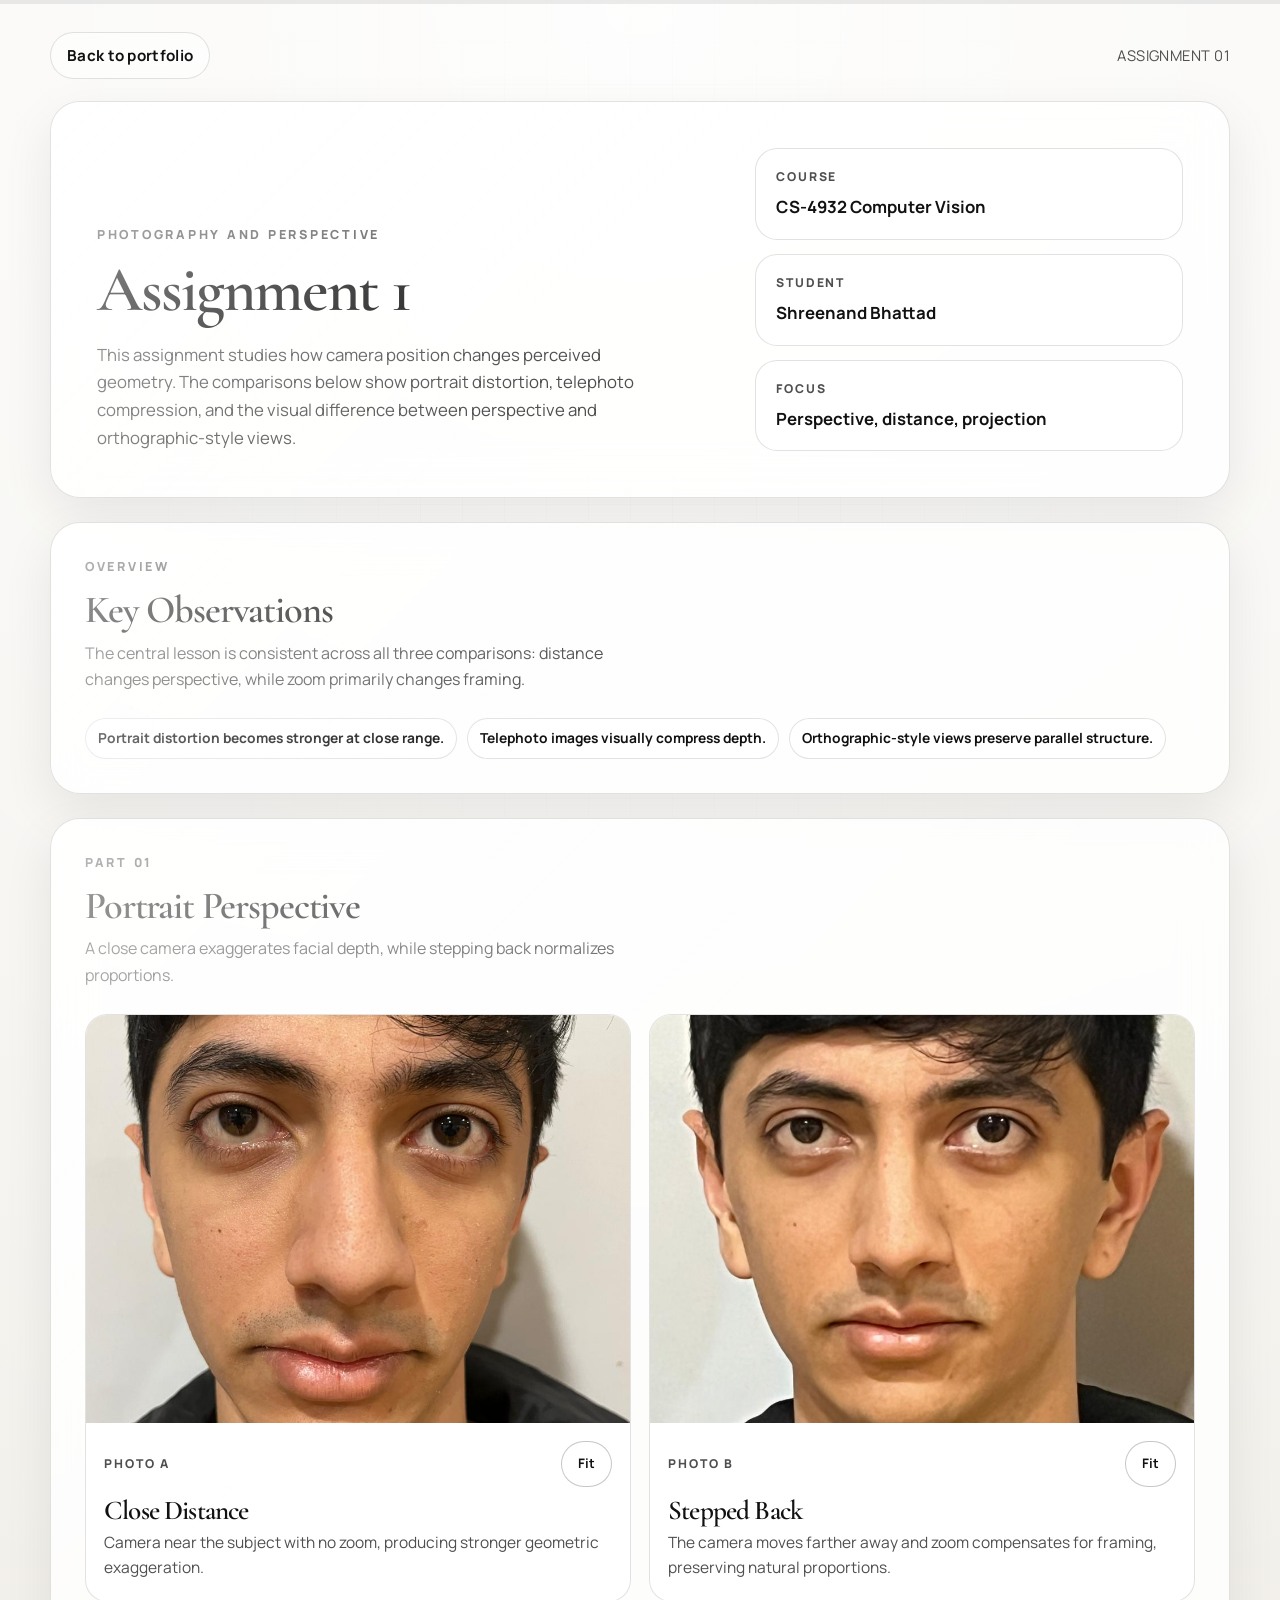
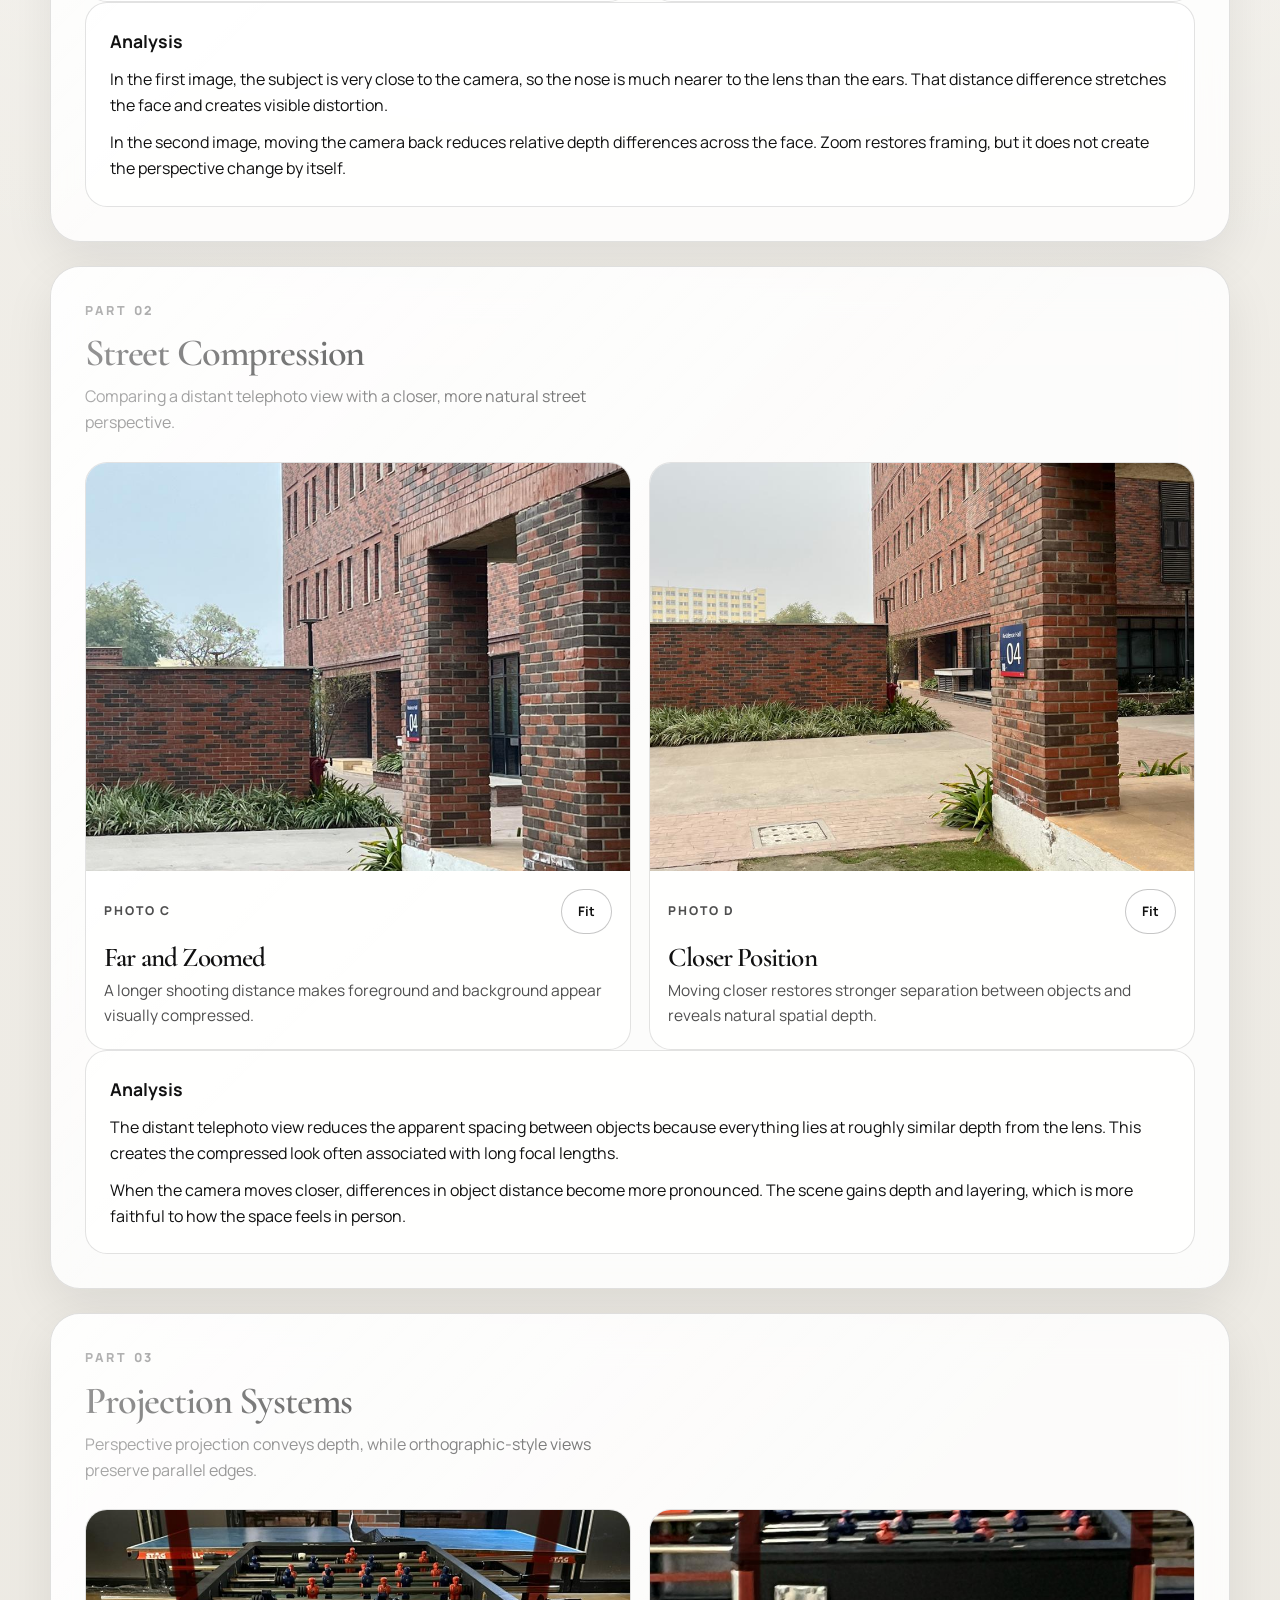
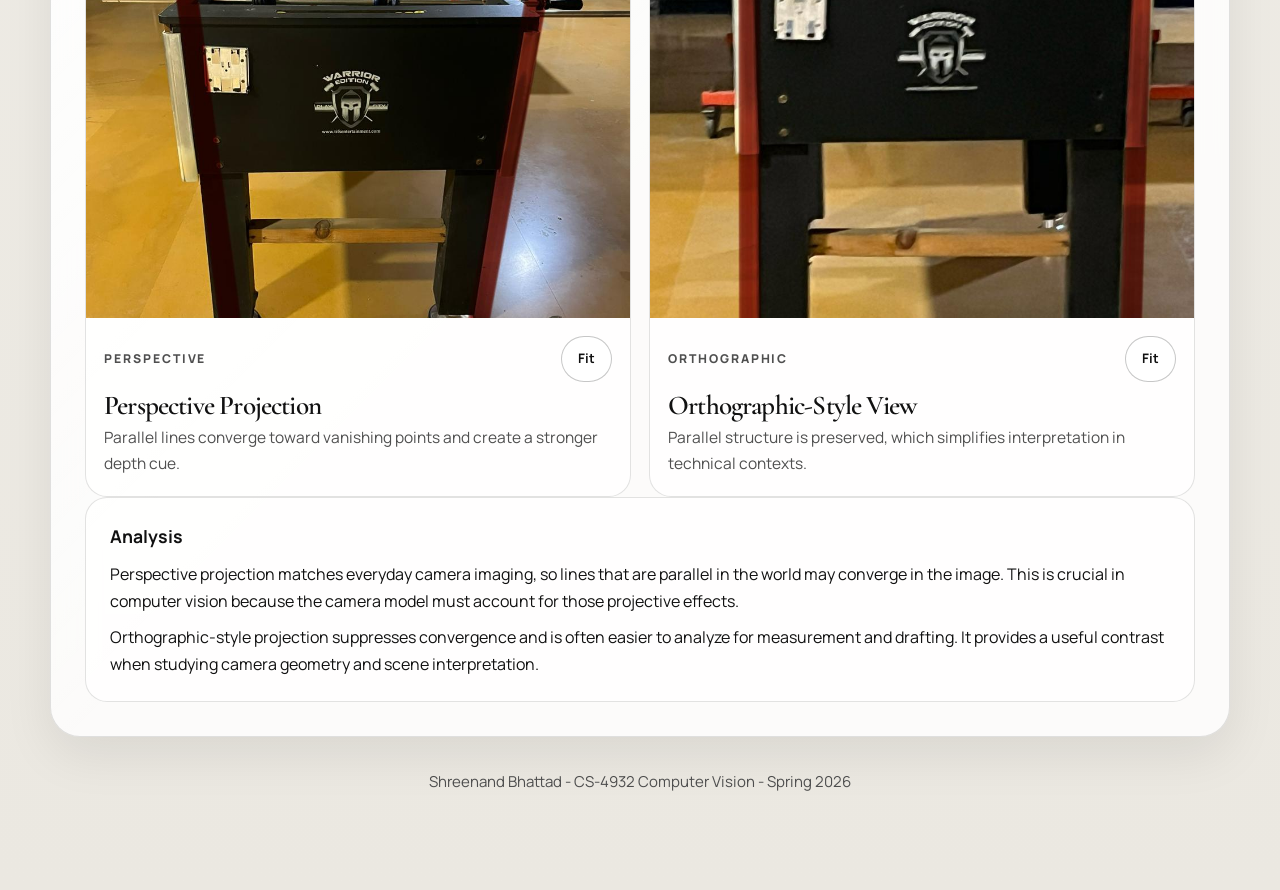
==== assignment-1/index.html @ 92b9523c "Refactor portfolio into assignment folders" ====
<!doctype html>
<html lang="en">
<head>
    <meta charset="utf-8">
    <meta name="viewport" content="width=device-width, initial-scale=1">
    <title>Assignment 1 - Photography and Perspective</title>
    <link rel="preconnect" href="https://fonts.googleapis.com">
    <link rel="preconnect" href="https://fonts.gstatic.com" crossorigin>
    <link href="https://fonts.googleapis.com/css2?family=Cormorant+Garamond:wght@500;600;700&family=Manrope:wght@400;500;600;700;800&display=swap" rel="stylesheet">
    <link rel="stylesheet" href="../assets/css/site.css">
</head>
<body>
    <div class="scroll-progress" id="scrollProgress"></div>

    <div class="site-shell">
        <header class="topbar reveal">
            <a class="back-link" href="../">Back to portfolio</a>
            <div class="topbar-note">Assignment 01</div>
        </header>

        <main class="content-stack">
            <section class="hero-panel reveal">
                <div class="hero-grid">
                    <div>
                        <p class="eyebrow">Photography and Perspective</p>
                        <h1 class="page-title">Assignment 1</h1>
                        <p class="lede">
                            This assignment studies how camera position changes perceived geometry.
                            The comparisons below show portrait distortion, telephoto compression,
                            and the visual difference between perspective and orthographic-style views.
                        </p>
                    </div>

                    <div class="hero-aside">
                        <div class="meta-card">
                            <span class="meta-label">Course</span>
                            <div class="meta-value">CS-4932 Computer Vision</div>
                        </div>
                        <div class="meta-card">
                            <span class="meta-label">Student</span>
                            <div class="meta-value">Shreenand Bhattad</div>
                        </div>
                        <div class="meta-card">
                            <span class="meta-label">Focus</span>
                            <div class="meta-value">Perspective, distance, projection</div>
                        </div>
                    </div>
                </div>
            </section>

            <section class="section-card reveal">
                <div class="section-heading">
                    <div>
                        <p class="section-kicker">Overview</p>
                        <h2 class="section-title">Key Observations</h2>
                        <p class="section-summary">
                            The central lesson is consistent across all three comparisons:
                            distance changes perspective, while zoom primarily changes framing.
                        </p>
                    </div>
                </div>

                <div class="pill-row">
                    <span class="pill">Portrait distortion becomes stronger at close range.</span>
                    <span class="pill">Telephoto images visually compress depth.</span>
                    <span class="pill">Orthographic-style views preserve parallel structure.</span>
                </div>
            </section>

            <section class="section-card reveal" id="portrait">
                <div class="section-heading">
                    <div>
                        <p class="section-kicker">Part 01</p>
                        <h2 class="section-title">Portrait Perspective</h2>
                        <p class="section-summary">A close camera exaggerates facial depth, while stepping back normalizes proportions.</p>
                    </div>
                </div>

                <div class="photo-grid">
                    <article class="photo-card">
                        <div class="photo-frame" tabindex="0" role="button" data-open-image="Photo1.png" data-caption="Photo A - close distance portrait">
                            <img src="Photo1.png" alt="Close-up portrait taken from a short distance">
                        </div>
                        <div class="photo-body">
                            <div class="photo-topline">
                                <span class="photo-label">Photo A</span>
                                <button class="photo-action is-secondary" type="button" data-fit-toggle aria-pressed="false">Fit</button>
                            </div>
                            <h3 class="photo-title">Close Distance</h3>
                            <p class="photo-caption">Camera near the subject with no zoom, producing stronger geometric exaggeration.</p>
                        </div>
                    </article>

                    <article class="photo-card">
                        <div class="photo-frame" tabindex="0" role="button" data-open-image="Photo2.png" data-caption="Photo B - stepped back portrait">
                            <img src="Photo2.png" alt="Portrait taken from farther away with a zoomed lens">
                        </div>
                        <div class="photo-body">
                            <div class="photo-topline">
                                <span class="photo-label">Photo B</span>
                                <button class="photo-action is-secondary" type="button" data-fit-toggle aria-pressed="false">Fit</button>
                            </div>
                            <h3 class="photo-title">Stepped Back</h3>
                            <p class="photo-caption">The camera moves farther away and zoom compensates for framing, preserving natural proportions.</p>
                        </div>
                    </article>
                </div>

                <div class="analysis-panel">
                    <h3>Analysis</h3>
                    <p>
                        In the first image, the subject is very close to the camera, so the nose is much nearer to the lens than the ears.
                        That distance difference stretches the face and creates visible distortion.
                    </p>
                    <p>
                        In the second image, moving the camera back reduces relative depth differences across the face.
                        Zoom restores framing, but it does not create the perspective change by itself.
                    </p>
                </div>
            </section>

            <section class="section-card reveal" id="street">
                <div class="section-heading">
                    <div>
                        <p class="section-kicker">Part 02</p>
                        <h2 class="section-title">Street Compression</h2>
                        <p class="section-summary">Comparing a distant telephoto view with a closer, more natural street perspective.</p>
                    </div>
                </div>

                <div class="photo-grid">
                    <article class="photo-card">
                        <div class="photo-frame" tabindex="0" role="button" data-open-image="Photo3.png" data-caption="Photo C - distant street view">
                            <img src="Photo3.png" alt="Street scene photographed from a far position with zoom">
                        </div>
                        <div class="photo-body">
                            <div class="photo-topline">
                                <span class="photo-label">Photo C</span>
                                <button class="photo-action is-secondary" type="button" data-fit-toggle aria-pressed="false">Fit</button>
                            </div>
                            <h3 class="photo-title">Far and Zoomed</h3>
                            <p class="photo-caption">A longer shooting distance makes foreground and background appear visually compressed.</p>
                        </div>
                    </article>

                    <article class="photo-card">
                        <div class="photo-frame" tabindex="0" role="button" data-open-image="Photo4.png" data-caption="Photo D - closer street view">
                            <img src="Photo4.png" alt="Street scene photographed from a closer position">
                        </div>
                        <div class="photo-body">
                            <div class="photo-topline">
                                <span class="photo-label">Photo D</span>
                                <button class="photo-action is-secondary" type="button" data-fit-toggle aria-pressed="false">Fit</button>
                            </div>
                            <h3 class="photo-title">Closer Position</h3>
                            <p class="photo-caption">Moving closer restores stronger separation between objects and reveals natural spatial depth.</p>
                        </div>
                    </article>
                </div>

                <div class="analysis-panel">
                    <h3>Analysis</h3>
                    <p>
                        The distant telephoto view reduces the apparent spacing between objects because everything lies at roughly similar depth from the lens.
                        This creates the compressed look often associated with long focal lengths.
                    </p>
                    <p>
                        When the camera moves closer, differences in object distance become more pronounced.
                        The scene gains depth and layering, which is more faithful to how the space feels in person.
                    </p>
                </div>
            </section>

            <section class="section-card reveal" id="projection">
                <div class="section-heading">
                    <div>
                        <p class="section-kicker">Part 03</p>
                        <h2 class="section-title">Projection Systems</h2>
                        <p class="section-summary">Perspective projection conveys depth, while orthographic-style views preserve parallel edges.</p>
                    </div>
                </div>

                <div class="photo-grid">
                    <article class="photo-card">
                        <div class="photo-frame" tabindex="0" role="button" data-open-image="Photo5.png" data-caption="Perspective projection example">
                            <img src="Photo5.png" alt="Perspective projection with visible convergence lines">
                        </div>
                        <div class="photo-body">
                            <div class="photo-topline">
                                <span class="photo-label">Perspective</span>
                                <button class="photo-action is-secondary" type="button" data-fit-toggle aria-pressed="false">Fit</button>
                            </div>
                            <h3 class="photo-title">Perspective Projection</h3>
                            <p class="photo-caption">Parallel lines converge toward vanishing points and create a stronger depth cue.</p>
                        </div>
                    </article>

                    <article class="photo-card">
                        <div class="photo-frame" tabindex="0" role="button" data-open-image="Photo6.png" data-caption="Orthographic-style projection example">
                            <img src="Photo6.png" alt="Orthographic-style projection with preserved parallel lines">
                        </div>
                        <div class="photo-body">
                            <div class="photo-topline">
                                <span class="photo-label">Orthographic</span>
                                <button class="photo-action is-secondary" type="button" data-fit-toggle aria-pressed="false">Fit</button>
                            </div>
                            <h3 class="photo-title">Orthographic-Style View</h3>
                            <p class="photo-caption">Parallel structure is preserved, which simplifies interpretation in technical contexts.</p>
                        </div>
                    </article>
                </div>

                <div class="analysis-panel">
                    <h3>Analysis</h3>
                    <p>
                        Perspective projection matches everyday camera imaging, so lines that are parallel in the world may converge in the image.
                        This is crucial in computer vision because the camera model must account for those projective effects.
                    </p>
                    <p>
                        Orthographic-style projection suppresses convergence and is often easier to analyze for measurement and drafting.
                        It provides a useful contrast when studying camera geometry and scene interpretation.
                    </p>
                </div>
            </section>
        </main>

        <footer class="site-footer">
            <p>Shreenand Bhattad - CS-4932 Computer Vision - Spring 2026</p>
        </footer>
    </div>

    <div class="modal" id="imageModal" aria-hidden="true">
        <div class="modal-dialog">
            <button class="modal-close" id="modalClose" type="button" aria-label="Close image viewer">&times;</button>
            <img class="modal-image" id="modalImage" src="" alt="">
            <p class="modal-caption" id="modalCaption"></p>
        </div>
    </div>

    <script src="../assets/js/site.js"></script>
</body>
</html>
---- assets/css/site.css ----
:root {
    --page-bg: #f4f2ed;
    --page-bg-deep: #ebe8e1;
    --surface: rgba(255, 255, 255, 0.82);
    --surface-soft: #f1efe9;
    --ink: #111111;
    --ink-soft: #4f4f4f;
    --line: rgba(17, 17, 17, 0.12);
    --line-strong: rgba(17, 17, 17, 0.24);
    --shadow-soft: 0 18px 50px rgba(0, 0, 0, 0.08);
    --shadow-strong: 0 28px 70px rgba(0, 0, 0, 0.12);
    --radius-large: 30px;
    --radius-medium: 22px;
    --max-width: 1180px;
    --duration-fast: 180ms;
    --duration-base: 320ms;
    --duration-slow: 680ms;
    --ease-smooth: cubic-bezier(0.22, 1, 0.36, 1);
}

*,
*::before,
*::after {
    box-sizing: border-box;
}

html {
    scroll-behavior: smooth;
}

body {
    margin: 0;
    min-height: 100vh;
    font-family: "Manrope", "Segoe UI", sans-serif;
    color: var(--ink);
    background:
        radial-gradient(circle at top, rgba(255, 255, 255, 0.9), transparent 48%),
        linear-gradient(180deg, var(--page-bg) 0%, var(--page-bg-deep) 100%);
    line-height: 1.65;
    -webkit-font-smoothing: antialiased;
    text-rendering: optimizeLegibility;
    position: relative;
}

body::before {
    content: "";
    position: fixed;
    inset: 0;
    background:
        linear-gradient(rgba(17, 17, 17, 0.035) 1px, transparent 1px),
        linear-gradient(90deg, rgba(17, 17, 17, 0.035) 1px, transparent 1px);
    background-size: 42px 42px;
    mask-image: radial-gradient(circle at center, black 30%, transparent 85%);
    pointer-events: none;
    opacity: 0.35;
}

a {
    color: inherit;
}

img {
    display: block;
    max-width: 100%;
}

button,
a {
    -webkit-tap-highlight-color: transparent;
}

button {
    font: inherit;
}

.scroll-progress {
    position: fixed;
    top: 0;
    left: 0;
    z-index: 30;
    width: 100%;
    height: 4px;
    background: rgba(17, 17, 17, 0.08);
    overflow: hidden;
}

.scroll-progress::after {
    content: "";
    display: block;
    width: 100%;
    height: 100%;
    background: #111111;
    transform-origin: left center;
    transform: scaleX(var(--scroll-progress, 0));
    transition: transform var(--duration-fast) linear;
}

.site-shell {
    position: relative;
    z-index: 1;
    width: min(calc(100% - 32px), var(--max-width));
    margin: 0 auto;
    padding: 32px 0 80px;
}

.topbar {
    display: flex;
    align-items: center;
    justify-content: space-between;
    gap: 16px;
    margin-bottom: 22px;
}

.brand-mark,
.back-link {
    display: inline-flex;
    align-items: center;
    gap: 10px;
    padding: 10px 16px;
    border-radius: 999px;
    border: 1px solid var(--line);
    background: rgba(255, 255, 255, 0.56);
    backdrop-filter: blur(16px);
    text-decoration: none;
    font-size: 0.95rem;
    font-weight: 700;
    letter-spacing: 0.02em;
    transition:
        transform var(--duration-base) var(--ease-smooth),
        border-color var(--duration-base) ease,
        background var(--duration-base) ease;
}

.brand-mark:hover,
.back-link:hover,
.resource-link:hover,
.assignment-card:hover,
.summary-card:hover,
.photo-card:hover {
    transform: translateY(-2px);
}

.topbar-note {
    font-size: 0.92rem;
    color: var(--ink-soft);
    letter-spacing: 0.03em;
    text-transform: uppercase;
}

.content-stack {
    display: grid;
    gap: 24px;
}

.hero-panel,
.section-card {
    position: relative;
    overflow: hidden;
    border-radius: var(--radius-large);
    border: 1px solid var(--line);
    background: var(--surface);
    box-shadow: var(--shadow-soft);
    backdrop-filter: blur(22px);
}

.hero-panel::before,
.section-card::before {
    content: "";
    position: absolute;
    inset: 0;
    background: linear-gradient(135deg, rgba(255, 255, 255, 0.62), transparent 48%);
    pointer-events: none;
}

.hero-panel {
    padding: 46px;
}

.hero-grid {
    display: grid;
    grid-template-columns: minmax(0, 1.25fr) minmax(320px, 0.85fr);
    gap: 28px;
    align-items: end;
}

.eyebrow,
.section-kicker {
    margin: 0 0 14px;
    font-size: 0.78rem;
    font-weight: 800;
    letter-spacing: 0.22em;
    text-transform: uppercase;
    color: var(--ink-soft);
}

.page-title,
.section-title,
.assignment-title,
.card-title,
.photo-title {
    font-family: "Cormorant Garamond", Georgia, serif;
    font-weight: 600;
    letter-spacing: -0.03em;
}

.page-title {
    margin: 0;
    font-size: clamp(3rem, 5vw, 5rem);
    line-height: 0.95;
}

.lede {
    max-width: 58ch;
    margin: 20px 0 0;
    font-size: 1.05rem;
    color: var(--ink-soft);
}

.hero-aside {
    display: grid;
    gap: 14px;
}

.meta-card,
.summary-card,
.analysis-panel,
.resource-card,
.photo-card,
.note-card {
    position: relative;
    border-radius: var(--radius-medium);
    border: 1px solid var(--line);
    background: rgba(255, 255, 255, 0.76);
    transition:
        transform var(--duration-base) var(--ease-smooth),
        box-shadow var(--duration-base) ease,
        border-color var(--duration-base) ease,
        background var(--duration-base) ease;
}

.meta-card,
.summary-card,
.resource-card,
.note-card {
    padding: 18px 20px;
}

.meta-label,
.label {
    display: block;
    margin-bottom: 6px;
    font-size: 0.76rem;
    font-weight: 800;
    letter-spacing: 0.16em;
    text-transform: uppercase;
    color: var(--ink-soft);
}

.meta-value,
.card-title {
    font-size: 1.05rem;
    font-weight: 700;
}

.card-copy,
.section-summary,
.resource-copy,
.note-copy,
.photo-caption,
.objective-list li {
    color: var(--ink-soft);
}

.section-card {
    padding: 34px;
}

.section-heading {
    display: flex;
    align-items: end;
    justify-content: space-between;
    gap: 16px;
    margin-bottom: 26px;
}

.section-title {
    margin: 0;
    font-size: clamp(2rem, 3vw, 2.8rem);
    line-height: 0.98;
}

.section-summary {
    max-width: 56ch;
    margin: 10px 0 0;
    font-size: 1rem;
}

.card-grid,
.summary-grid,
.resource-grid,
.photo-grid,
.two-column {
    display: grid;
    gap: 18px;
}

.card-grid {
    grid-template-columns: repeat(2, minmax(0, 1fr));
}

.summary-grid {
    grid-template-columns: repeat(3, minmax(0, 1fr));
}

.resource-grid {
    grid-template-columns: repeat(auto-fit, minmax(220px, 1fr));
}

.two-column {
    grid-template-columns: minmax(0, 1.1fr) minmax(280px, 0.9fr);
    align-items: start;
}

.assignment-card {
    padding: 24px;
    text-decoration: none;
    box-shadow: 0 0 0 rgba(0, 0, 0, 0);
}

.assignment-card:hover,
.summary-card:hover,
.resource-card:hover,
.photo-card:hover,
.note-card:hover {
    border-color: var(--line-strong);
    box-shadow: var(--shadow-soft);
}

.assignment-index {
    display: inline-flex;
    align-items: center;
    justify-content: center;
    width: 54px;
    height: 54px;
    margin-bottom: 20px;
    border-radius: 50%;
    border: 1px solid var(--line-strong);
    background: var(--surface-soft);
    font-family: "Cormorant Garamond", Georgia, serif;
    font-size: 1.5rem;
    font-weight: 700;
}

.assignment-title {
    margin: 0 0 10px;
    font-size: 2rem;
    line-height: 1;
}

.assignment-card p,
.resource-card p,
.note-card p {
    margin: 0;
}

.assignment-meta,
.pill-row {
    display: flex;
    flex-wrap: wrap;
    gap: 10px;
}

.assignment-meta {
    margin-top: 18px;
    align-items: center;
    justify-content: space-between;
    color: var(--ink-soft);
    font-size: 0.95rem;
}

.cta-link {
    display: inline-flex;
    align-items: center;
    gap: 8px;
    font-weight: 700;
}

.pill {
    display: inline-flex;
    align-items: center;
    padding: 8px 12px;
    border-radius: 999px;
    border: 1px solid var(--line);
    background: rgba(255, 255, 255, 0.72);
    font-size: 0.86rem;
    font-weight: 700;
}

.analysis-panel,
.note-card {
    padding: 24px;
}

.analysis-panel h3,
.note-card h3 {
    margin: 0 0 10px;
    font-size: 1.1rem;
}

.analysis-panel p,
.note-card p {
    margin: 0;
}

.analysis-panel p + p,
.note-card p + p {
    margin-top: 10px;
}

.photo-grid {
    grid-template-columns: repeat(2, minmax(0, 1fr));
}

.photo-card {
    overflow: hidden;
}

.photo-frame {
    position: relative;
    aspect-ratio: 4 / 3;
    overflow: hidden;
    border: 0;
    background: linear-gradient(180deg, #fafafa, #ededed);
    cursor: zoom-in;
}

.photo-frame img {
    width: 100%;
    height: 100%;
    object-fit: cover;
    transition:
        transform calc(var(--duration-slow) + 120ms) var(--ease-smooth),
        filter var(--duration-base) ease,
        object-fit var(--duration-base) ease;
}

.photo-card:hover .photo-frame img {
    transform: scale(1.035);
    filter: saturate(0);
}

.photo-card.is-contained .photo-frame img {
    object-fit: contain;
    background: #111111;
}

.photo-body {
    padding: 18px 18px 20px;
}

.photo-topline {
    display: flex;
    align-items: center;
    justify-content: space-between;
    gap: 12px;
    margin-bottom: 10px;
}

.photo-label {
    font-size: 0.76rem;
    font-weight: 800;
    letter-spacing: 0.16em;
    text-transform: uppercase;
    color: var(--ink-soft);
}

.photo-action,
.resource-link {
    display: inline-flex;
    align-items: center;
    justify-content: center;
    gap: 8px;
    padding: 11px 16px;
    border-radius: 999px;
    border: 1px solid var(--line-strong);
    background: #111111;
    color: #ffffff;
    text-decoration: none;
    cursor: pointer;
    transition:
        transform var(--duration-base) var(--ease-smooth),
        background var(--duration-base) ease,
        color var(--duration-base) ease,
        border-color var(--duration-base) ease;
}

.photo-action {
    font-size: 0.82rem;
    font-weight: 700;
}

.photo-action:hover,
.resource-link:hover {
    background: #2a2a2a;
}

.resource-link.is-secondary,
.photo-action.is-secondary {
    background: rgba(255, 255, 255, 0.75);
    color: var(--ink);
}

.resource-link.is-secondary:hover,
.photo-action.is-secondary:hover {
    background: rgba(255, 255, 255, 0.96);
}

.resource-link.is-muted {
    border-style: dashed;
    background: transparent;
    color: var(--ink-soft);
    cursor: default;
}

.photo-title {
    margin: 0 0 6px;
    font-size: 1.7rem;
    line-height: 1;
}

.photo-caption {
    margin: 0;
    font-size: 0.97rem;
}

.objective-list {
    margin: 16px 0 0;
    padding-left: 18px;
}

.objective-list li + li {
    margin-top: 8px;
}

.site-footer {
    padding: 18px 6px 0;
    color: var(--ink-soft);
    font-size: 0.94rem;
    text-align: center;
}

.modal {
    position: fixed;
    inset: 0;
    z-index: 40;
    display: grid;
    place-items: center;
    padding: 24px;
    background: rgba(0, 0, 0, 0.84);
    opacity: 0;
    visibility: hidden;
    transition:
        opacity var(--duration-base) ease,
        visibility var(--duration-base) ease;
}

.modal.is-open {
    opacity: 1;
    visibility: visible;
}

.modal-dialog {
    position: relative;
    width: min(1080px, 100%);
    transform: translateY(20px) scale(0.985);
    transition: transform var(--duration-base) var(--ease-smooth);
}

.modal.is-open .modal-dialog {
    transform: translateY(0) scale(1);
}

.modal-image {
    max-height: min(84vh, 900px);
    width: 100%;
    object-fit: contain;
    border-radius: var(--radius-medium);
    background: #111111;
    box-shadow: var(--shadow-strong);
}

.modal-caption {
    margin-top: 12px;
    color: rgba(255, 255, 255, 0.88);
    text-align: center;
}

.modal-close {
    position: absolute;
    top: 16px;
    right: 16px;
    width: 42px;
    height: 42px;
    border: 0;
    border-radius: 50%;
    background: rgba(255, 255, 255, 0.9);
    color: #111111;
    cursor: pointer;
}

.reveal {
    opacity: 0;
    transform: translateY(28px);
    transition:
        opacity var(--duration-slow) ease,
        transform var(--duration-slow) var(--ease-smooth);
    transition-delay: var(--reveal-delay, 0ms);
}

.reveal.is-visible {
    opacity: 1;
    transform: translateY(0);
}

body.modal-open {
    overflow: hidden;
}

@media (max-width: 980px) {
    .hero-grid,
    .two-column,
    .card-grid,
    .summary-grid,
    .photo-grid {
        grid-template-columns: 1fr;
    }

    .section-heading {
        align-items: start;
        flex-direction: column;
    }
}

@media (max-width: 720px) {
    .site-shell {
        width: min(calc(100% - 20px), var(--max-width));
        padding-top: 20px;
        padding-bottom: 56px;
    }

    .hero-panel,
    .section-card {
        padding: 24px;
        border-radius: 24px;
    }

    .page-title {
        font-size: clamp(2.5rem, 12vw, 4rem);
    }

    .section-title {
        font-size: 2rem;
    }

    .topbar {
        flex-direction: column;
        align-items: start;
    }

    .assignment-meta {
        align-items: start;
        flex-direction: column;
    }

    .photo-topline {
        align-items: start;
        flex-direction: column;
    }

    .resource-link {
        width: 100%;
    }
}

@media (prefers-reduced-motion: reduce) {
    html {
        scroll-behavior: auto;
    }

    *,
    *::before,
    *::after {
        animation-duration: 0.01ms !important;
        animation-iteration-count: 1 !important;
        transition-duration: 0.01ms !important;
        scroll-behavior: auto !important;
    }
}
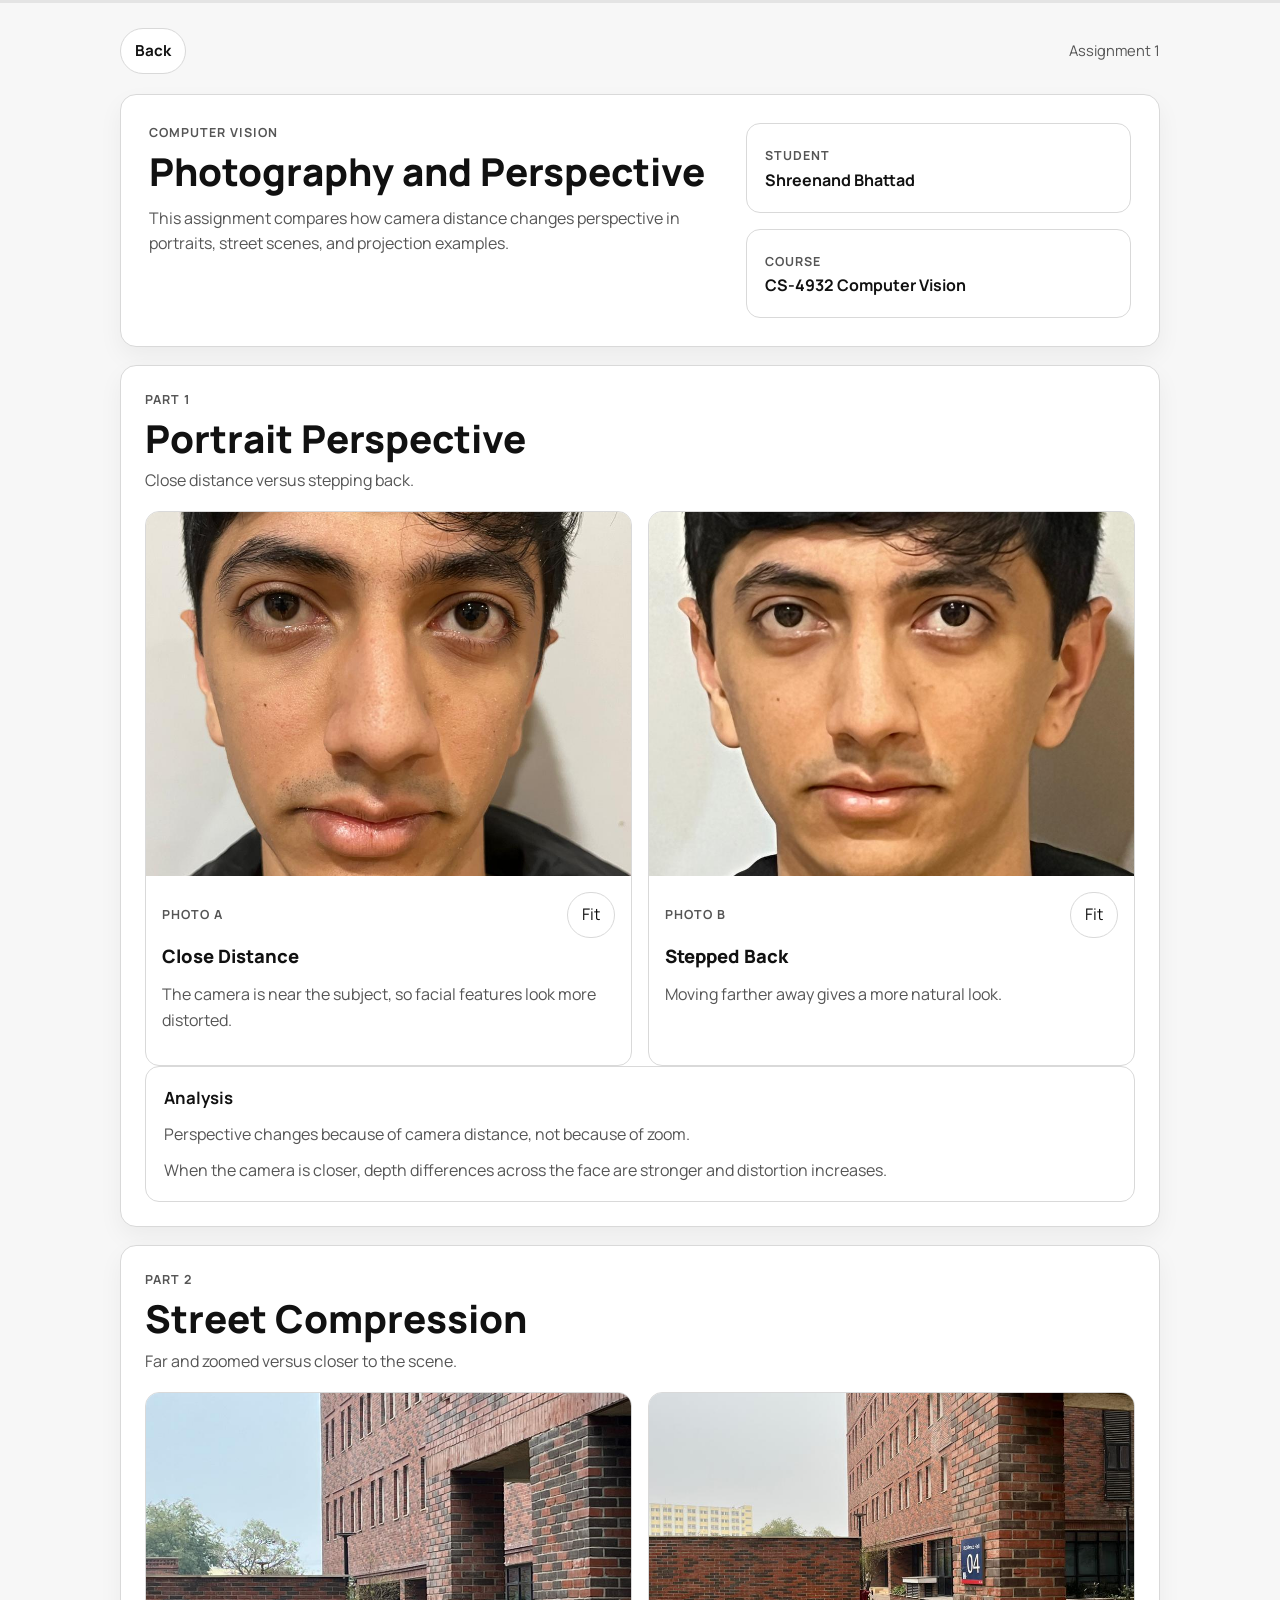
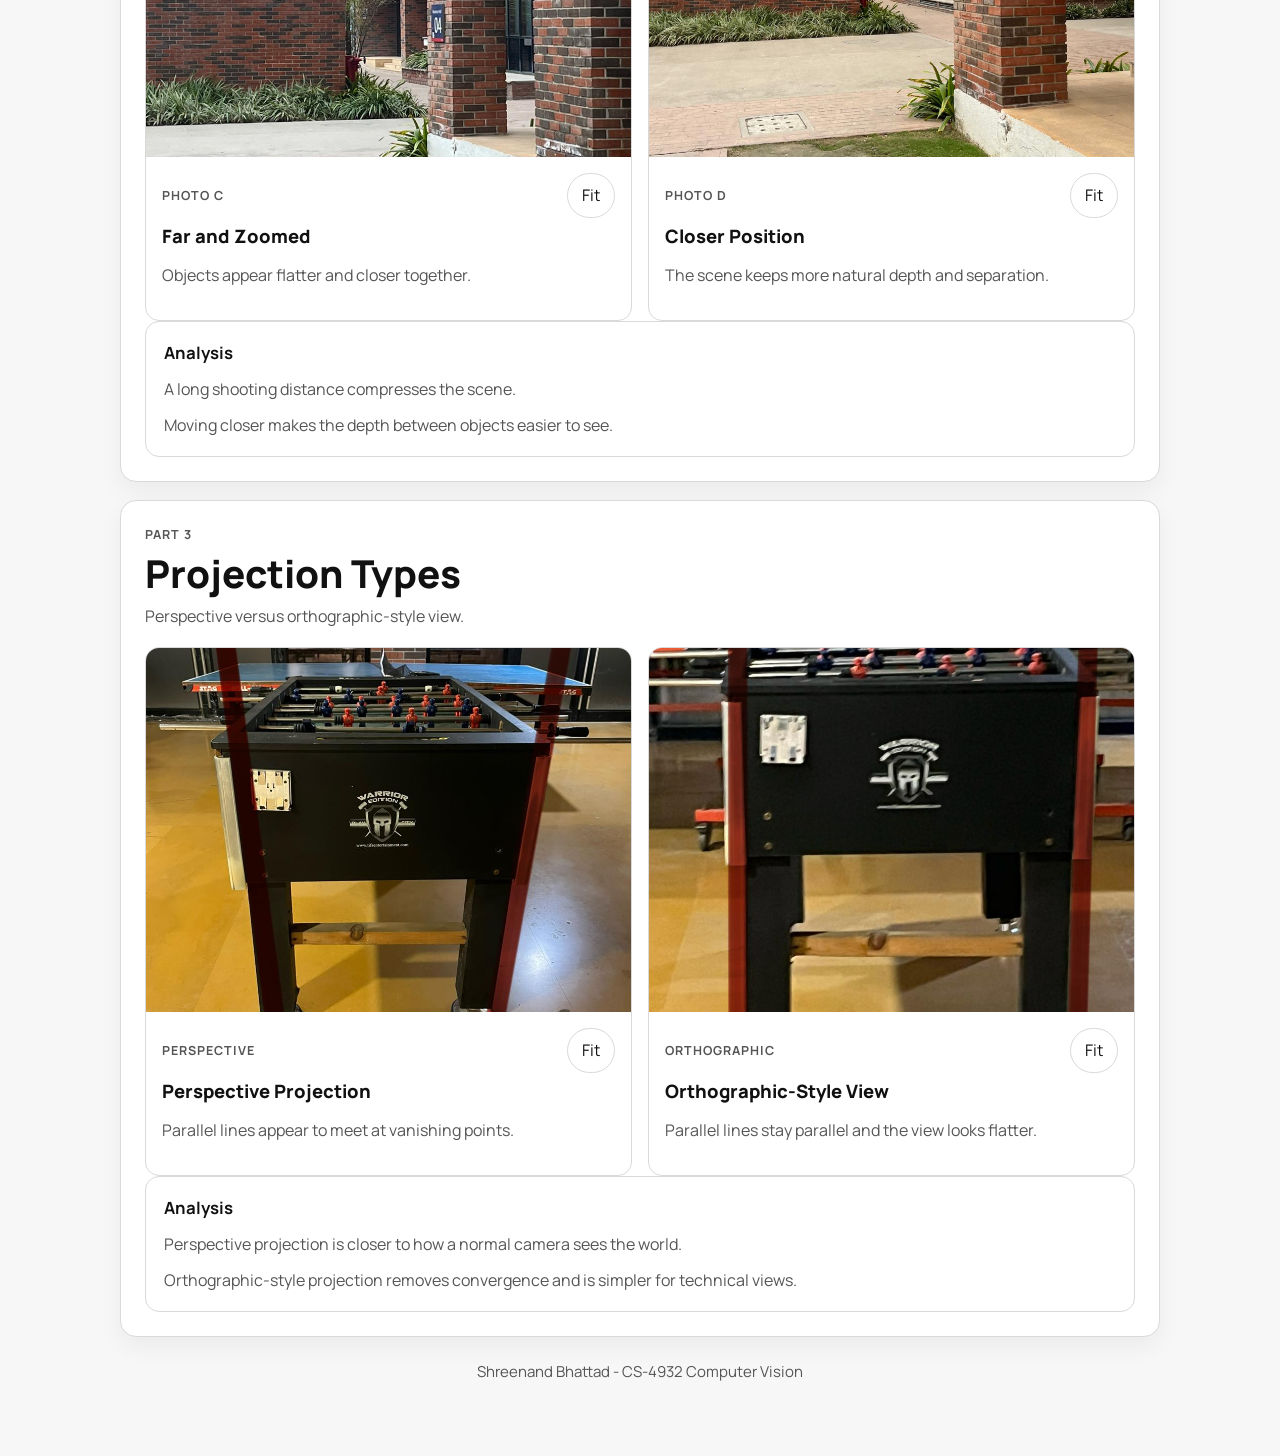
==== commit 63c486e0: "Simplify site layout" ====
--- a/assignment-1/index.html
+++ b/assignment-1/index.html
@@ -6,7 +6,7 @@
     <title>Assignment 1 - Photography and Perspective</title>
     <link rel="preconnect" href="https://fonts.googleapis.com">
     <link rel="preconnect" href="https://fonts.gstatic.com" crossorigin>
-    <link href="https://fonts.googleapis.com/css2?family=Cormorant+Garamond:wght@500;600;700&family=Manrope:wght@400;500;600;700;800&display=swap" rel="stylesheet">
+    <link href="https://fonts.googleapis.com/css2?family=Manrope:wght@400;500;600;700;800&display=swap" rel="stylesheet">
     <link rel="stylesheet" href="../assets/css/site.css">
 </head>
 <body>
@@ -14,36 +14,31 @@
 
     <div class="site-shell">
         <header class="topbar reveal">
-            <a class="back-link" href="../">Back to portfolio</a>
-            <div class="topbar-note">Assignment 01</div>
+            <a class="back-link" href="../">Back</a>
+            <div class="topbar-note">Assignment 1</div>
         </header>
 
         <main class="content-stack">
             <section class="hero-panel reveal">
                 <div class="hero-grid">
                     <div>
-                        <p class="eyebrow">Photography and Perspective</p>
-                        <h1 class="page-title">Assignment 1</h1>
+                        <p class="eyebrow">Computer Vision</p>
+                        <h1 class="page-title">Photography and Perspective</h1>
                         <p class="lede">
-                            This assignment studies how camera position changes perceived geometry.
-                            The comparisons below show portrait distortion, telephoto compression,
-                            and the visual difference between perspective and orthographic-style views.
+                            This assignment compares how camera distance changes perspective in portraits,
+                            street scenes, and projection examples.
                         </p>
                     </div>
 
                     <div class="hero-aside">
+                        <div class="meta-card">
+                            <span class="meta-label">Student</span>
+                            <div class="meta-value">Shreenand Bhattad</div>
+                        </div>
                         <div class="meta-card">
                             <span class="meta-label">Course</span>
                             <div class="meta-value">CS-4932 Computer Vision</div>
                         </div>
-                        <div class="meta-card">
-                            <span class="meta-label">Student</span>
-                            <div class="meta-value">Shreenand Bhattad</div>
-                        </div>
-                        <div class="meta-card">
-                            <span class="meta-label">Focus</span>
-                            <div class="meta-value">Perspective, distance, projection</div>
-                        </div>
                     </div>
                 </div>
             </section>
@@ -51,28 +46,9 @@
             <section class="section-card reveal">
                 <div class="section-heading">
                     <div>
-                        <p class="section-kicker">Overview</p>
-                        <h2 class="section-title">Key Observations</h2>
-                        <p class="section-summary">
-                            The central lesson is consistent across all three comparisons:
-                            distance changes perspective, while zoom primarily changes framing.
-                        </p>
-                    </div>
-                </div>
-
-                <div class="pill-row">
-                    <span class="pill">Portrait distortion becomes stronger at close range.</span>
-                    <span class="pill">Telephoto images visually compress depth.</span>
-                    <span class="pill">Orthographic-style views preserve parallel structure.</span>
-                </div>
-            </section>
-
-            <section class="section-card reveal" id="portrait">
-                <div class="section-heading">
-                    <div>
-                        <p class="section-kicker">Part 01</p>
+                        <p class="section-kicker">Part 1</p>
                         <h2 class="section-title">Portrait Perspective</h2>
-                        <p class="section-summary">A close camera exaggerates facial depth, while stepping back normalizes proportions.</p>
+                        <p class="section-summary">Close distance versus stepping back.</p>
                     </div>
                 </div>
 
@@ -87,7 +63,7 @@
                                 <button class="photo-action is-secondary" type="button" data-fit-toggle aria-pressed="false">Fit</button>
                             </div>
                             <h3 class="photo-title">Close Distance</h3>
-                            <p class="photo-caption">Camera near the subject with no zoom, producing stronger geometric exaggeration.</p>
+                            <p class="photo-caption">The camera is near the subject, so facial features look more distorted.</p>
                         </div>
                     </article>
 
@@ -101,30 +77,24 @@
                                 <button class="photo-action is-secondary" type="button" data-fit-toggle aria-pressed="false">Fit</button>
                             </div>
                             <h3 class="photo-title">Stepped Back</h3>
-                            <p class="photo-caption">The camera moves farther away and zoom compensates for framing, preserving natural proportions.</p>
+                            <p class="photo-caption">Moving farther away gives a more natural look.</p>
                         </div>
                     </article>
                 </div>
 
                 <div class="analysis-panel">
                     <h3>Analysis</h3>
-                    <p>
-                        In the first image, the subject is very close to the camera, so the nose is much nearer to the lens than the ears.
-                        That distance difference stretches the face and creates visible distortion.
-                    </p>
-                    <p>
-                        In the second image, moving the camera back reduces relative depth differences across the face.
-                        Zoom restores framing, but it does not create the perspective change by itself.
-                    </p>
-                </div>
-            </section>
-
-            <section class="section-card reveal" id="street">
+                    <p>Perspective changes because of camera distance, not because of zoom.</p>
+                    <p>When the camera is closer, depth differences across the face are stronger and distortion increases.</p>
+                </div>
+            </section>
+
+            <section class="section-card reveal">
                 <div class="section-heading">
                     <div>
-                        <p class="section-kicker">Part 02</p>
+                        <p class="section-kicker">Part 2</p>
                         <h2 class="section-title">Street Compression</h2>
-                        <p class="section-summary">Comparing a distant telephoto view with a closer, more natural street perspective.</p>
+                        <p class="section-summary">Far and zoomed versus closer to the scene.</p>
                     </div>
                 </div>
 
@@ -139,7 +109,7 @@
                                 <button class="photo-action is-secondary" type="button" data-fit-toggle aria-pressed="false">Fit</button>
                             </div>
                             <h3 class="photo-title">Far and Zoomed</h3>
-                            <p class="photo-caption">A longer shooting distance makes foreground and background appear visually compressed.</p>
+                            <p class="photo-caption">Objects appear flatter and closer together.</p>
                         </div>
                     </article>
 
@@ -153,30 +123,24 @@
                                 <button class="photo-action is-secondary" type="button" data-fit-toggle aria-pressed="false">Fit</button>
                             </div>
                             <h3 class="photo-title">Closer Position</h3>
-                            <p class="photo-caption">Moving closer restores stronger separation between objects and reveals natural spatial depth.</p>
+                            <p class="photo-caption">The scene keeps more natural depth and separation.</p>
                         </div>
                     </article>
                 </div>
 
                 <div class="analysis-panel">
                     <h3>Analysis</h3>
-                    <p>
-                        The distant telephoto view reduces the apparent spacing between objects because everything lies at roughly similar depth from the lens.
-                        This creates the compressed look often associated with long focal lengths.
-                    </p>
-                    <p>
-                        When the camera moves closer, differences in object distance become more pronounced.
-                        The scene gains depth and layering, which is more faithful to how the space feels in person.
-                    </p>
-                </div>
-            </section>
-
-            <section class="section-card reveal" id="projection">
+                    <p>A long shooting distance compresses the scene.</p>
+                    <p>Moving closer makes the depth between objects easier to see.</p>
+                </div>
+            </section>
+
+            <section class="section-card reveal">
                 <div class="section-heading">
                     <div>
-                        <p class="section-kicker">Part 03</p>
-                        <h2 class="section-title">Projection Systems</h2>
-                        <p class="section-summary">Perspective projection conveys depth, while orthographic-style views preserve parallel edges.</p>
+                        <p class="section-kicker">Part 3</p>
+                        <h2 class="section-title">Projection Types</h2>
+                        <p class="section-summary">Perspective versus orthographic-style view.</p>
                     </div>
                 </div>
 
@@ -191,7 +155,7 @@
                                 <button class="photo-action is-secondary" type="button" data-fit-toggle aria-pressed="false">Fit</button>
                             </div>
                             <h3 class="photo-title">Perspective Projection</h3>
-                            <p class="photo-caption">Parallel lines converge toward vanishing points and create a stronger depth cue.</p>
+                            <p class="photo-caption">Parallel lines appear to meet at vanishing points.</p>
                         </div>
                     </article>
 
@@ -205,27 +169,21 @@
                                 <button class="photo-action is-secondary" type="button" data-fit-toggle aria-pressed="false">Fit</button>
                             </div>
                             <h3 class="photo-title">Orthographic-Style View</h3>
-                            <p class="photo-caption">Parallel structure is preserved, which simplifies interpretation in technical contexts.</p>
+                            <p class="photo-caption">Parallel lines stay parallel and the view looks flatter.</p>
                         </div>
                     </article>
                 </div>
 
                 <div class="analysis-panel">
                     <h3>Analysis</h3>
-                    <p>
-                        Perspective projection matches everyday camera imaging, so lines that are parallel in the world may converge in the image.
-                        This is crucial in computer vision because the camera model must account for those projective effects.
-                    </p>
-                    <p>
-                        Orthographic-style projection suppresses convergence and is often easier to analyze for measurement and drafting.
-                        It provides a useful contrast when studying camera geometry and scene interpretation.
-                    </p>
+                    <p>Perspective projection is closer to how a normal camera sees the world.</p>
+                    <p>Orthographic-style projection removes convergence and is simpler for technical views.</p>
                 </div>
             </section>
         </main>
 
         <footer class="site-footer">
-            <p>Shreenand Bhattad - CS-4932 Computer Vision - Spring 2026</p>
+            <p>Shreenand Bhattad - CS-4932 Computer Vision</p>
         </footer>
     </div>
 
--- a/assets/css/site.css
+++ b/assets/css/site.css
@@ -1,21 +1,16 @@
 :root {
-    --page-bg: #f4f2ed;
-    --page-bg-deep: #ebe8e1;
-    --surface: rgba(255, 255, 255, 0.82);
-    --surface-soft: #f1efe9;
-    --ink: #111111;
-    --ink-soft: #4f4f4f;
-    --line: rgba(17, 17, 17, 0.12);
-    --line-strong: rgba(17, 17, 17, 0.24);
-    --shadow-soft: 0 18px 50px rgba(0, 0, 0, 0.08);
-    --shadow-strong: 0 28px 70px rgba(0, 0, 0, 0.12);
-    --radius-large: 30px;
-    --radius-medium: 22px;
-    --max-width: 1180px;
-    --duration-fast: 180ms;
-    --duration-base: 320ms;
-    --duration-slow: 680ms;
-    --ease-smooth: cubic-bezier(0.22, 1, 0.36, 1);
+    --bg: #f7f7f7;
+    --surface: #ffffff;
+    --surface-soft: #fafafa;
+    --text: #111111;
+    --muted: #555555;
+    --border: #d9d9d9;
+    --border-strong: #bdbdbd;
+    --shadow: 0 10px 24px rgba(0, 0, 0, 0.05);
+    --radius: 16px;
+    --max-width: 1040px;
+    --duration-fast: 160ms;
+    --duration-base: 260ms;
 }
 
 *,
@@ -32,27 +27,10 @@
     margin: 0;
     min-height: 100vh;
     font-family: "Manrope", "Segoe UI", sans-serif;
-    color: var(--ink);
-    background:
-        radial-gradient(circle at top, rgba(255, 255, 255, 0.9), transparent 48%),
-        linear-gradient(180deg, var(--page-bg) 0%, var(--page-bg-deep) 100%);
-    line-height: 1.65;
+    color: var(--text);
+    background: var(--bg);
+    line-height: 1.6;
     -webkit-font-smoothing: antialiased;
-    text-rendering: optimizeLegibility;
-    position: relative;
-}
-
-body::before {
-    content: "";
-    position: fixed;
-    inset: 0;
-    background:
-        linear-gradient(rgba(17, 17, 17, 0.035) 1px, transparent 1px),
-        linear-gradient(90deg, rgba(17, 17, 17, 0.035) 1px, transparent 1px);
-    background-size: 42px 42px;
-    mask-image: radial-gradient(circle at center, black 30%, transparent 85%);
-    pointer-events: none;
-    opacity: 0.35;
 }
 
 a {
@@ -62,11 +40,6 @@
 img {
     display: block;
     max-width: 100%;
-}
-
-button,
-a {
-    -webkit-tap-highlight-color: transparent;
 }
 
 button {
@@ -79,9 +52,8 @@
     left: 0;
     z-index: 30;
     width: 100%;
-    height: 4px;
-    background: rgba(17, 17, 17, 0.08);
-    overflow: hidden;
+    height: 3px;
+    background: rgba(0, 0, 0, 0.08);
 }
 
 .scroll-progress::after {
@@ -96,11 +68,9 @@
 }
 
 .site-shell {
-    position: relative;
-    z-index: 1;
     width: min(calc(100% - 32px), var(--max-width));
     margin: 0 auto;
-    padding: 32px 0 80px;
+    padding: 28px 0 56px;
 }
 
 .topbar {
@@ -108,117 +78,128 @@
     align-items: center;
     justify-content: space-between;
     gap: 16px;
-    margin-bottom: 22px;
+    margin-bottom: 20px;
 }
 
 .brand-mark,
 .back-link {
     display: inline-flex;
     align-items: center;
-    gap: 10px;
-    padding: 10px 16px;
+    padding: 10px 14px;
+    border: 1px solid var(--border);
     border-radius: 999px;
-    border: 1px solid var(--line);
-    background: rgba(255, 255, 255, 0.56);
-    backdrop-filter: blur(16px);
+    background: var(--surface);
     text-decoration: none;
     font-size: 0.95rem;
     font-weight: 700;
-    letter-spacing: 0.02em;
     transition:
-        transform var(--duration-base) var(--ease-smooth),
         border-color var(--duration-base) ease,
-        background var(--duration-base) ease;
+        transform var(--duration-base) ease;
 }
 
 .brand-mark:hover,
 .back-link:hover,
-.resource-link:hover,
 .assignment-card:hover,
-.summary-card:hover,
-.photo-card:hover {
-    transform: translateY(-2px);
+.photo-card:hover,
+.resource-link:hover {
+    transform: translateY(-1px);
+    border-color: var(--border-strong);
 }
 
 .topbar-note {
     font-size: 0.92rem;
-    color: var(--ink-soft);
-    letter-spacing: 0.03em;
-    text-transform: uppercase;
+    color: var(--muted);
 }
 
 .content-stack {
     display: grid;
-    gap: 24px;
+    gap: 18px;
 }
 
 .hero-panel,
 .section-card {
-    position: relative;
-    overflow: hidden;
-    border-radius: var(--radius-large);
-    border: 1px solid var(--line);
+    border: 1px solid var(--border);
+    border-radius: var(--radius);
     background: var(--surface);
-    box-shadow: var(--shadow-soft);
-    backdrop-filter: blur(22px);
-}
-
-.hero-panel::before,
-.section-card::before {
-    content: "";
-    position: absolute;
-    inset: 0;
-    background: linear-gradient(135deg, rgba(255, 255, 255, 0.62), transparent 48%);
-    pointer-events: none;
+    box-shadow: var(--shadow);
 }
 
 .hero-panel {
-    padding: 46px;
+    padding: 28px;
 }
 
 .hero-grid {
     display: grid;
-    grid-template-columns: minmax(0, 1.25fr) minmax(320px, 0.85fr);
-    gap: 28px;
-    align-items: end;
+    grid-template-columns: minmax(0, 1.2fr) minmax(250px, 0.8fr);
+    gap: 20px;
+}
+
+.hero-aside,
+.card-grid,
+.photo-grid,
+.resource-grid,
+.two-column {
+    display: grid;
+    gap: 16px;
+}
+
+.hero-aside {
+    grid-template-columns: 1fr;
+}
+
+.card-grid {
+    grid-template-columns: repeat(2, minmax(0, 1fr));
+}
+
+.photo-grid {
+    grid-template-columns: repeat(2, minmax(0, 1fr));
+}
+
+.resource-grid {
+    grid-template-columns: repeat(auto-fit, minmax(180px, 1fr));
+}
+
+.two-column {
+    grid-template-columns: minmax(0, 1fr) 280px;
 }
 
 .eyebrow,
-.section-kicker {
-    margin: 0 0 14px;
+.section-kicker,
+.meta-label,
+.label,
+.photo-label {
+    margin: 0 0 8px;
     font-size: 0.78rem;
-    font-weight: 800;
-    letter-spacing: 0.22em;
+    font-weight: 700;
+    letter-spacing: 0.08em;
     text-transform: uppercase;
-    color: var(--ink-soft);
+    color: var(--muted);
 }
 
 .page-title,
 .section-title,
 .assignment-title,
-.card-title,
 .photo-title {
-    font-family: "Cormorant Garamond", Georgia, serif;
-    font-weight: 600;
-    letter-spacing: -0.03em;
-}
-
-.page-title {
     margin: 0;
-    font-size: clamp(3rem, 5vw, 5rem);
-    line-height: 0.95;
+    font-size: clamp(1.8rem, 3vw, 2.7rem);
+    line-height: 1.1;
+    font-weight: 800;
+}
+
+.lede,
+.section-summary,
+.card-copy,
+.photo-caption,
+.resource-copy,
+.note-copy,
+.objective-list li,
+.analysis-panel p {
+    color: var(--muted);
 }
 
 .lede {
-    max-width: 58ch;
-    margin: 20px 0 0;
-    font-size: 1.05rem;
-    color: var(--ink-soft);
-}
-
-.hero-aside {
-    display: grid;
-    gap: 14px;
+    margin: 12px 0 0;
+    max-width: 60ch;
 }
 
 .meta-card,
@@ -226,199 +207,95 @@
 .analysis-panel,
 .resource-card,
 .photo-card,
-.note-card {
-    position: relative;
-    border-radius: var(--radius-medium);
-    border: 1px solid var(--line);
-    background: rgba(255, 255, 255, 0.76);
+.note-card,
+.assignment-card {
+    border: 1px solid var(--border);
+    border-radius: 14px;
+    background: var(--surface);
     transition:
-        transform var(--duration-base) var(--ease-smooth),
-        box-shadow var(--duration-base) ease,
         border-color var(--duration-base) ease,
-        background var(--duration-base) ease;
+        transform var(--duration-base) ease;
 }
 
 .meta-card,
 .summary-card,
 .resource-card,
-.note-card {
-    padding: 18px 20px;
-}
-
-.meta-label,
-.label {
-    display: block;
-    margin-bottom: 6px;
-    font-size: 0.76rem;
-    font-weight: 800;
-    letter-spacing: 0.16em;
-    text-transform: uppercase;
-    color: var(--ink-soft);
+.note-card,
+.analysis-panel,
+.assignment-card {
+    padding: 18px;
 }
 
 .meta-value,
 .card-title {
-    font-size: 1.05rem;
     font-weight: 700;
 }
 
-.card-copy,
-.section-summary,
-.resource-copy,
-.note-copy,
-.photo-caption,
-.objective-list li {
-    color: var(--ink-soft);
-}
-
 .section-card {
-    padding: 34px;
+    padding: 24px;
 }
 
 .section-heading {
-    display: flex;
-    align-items: end;
-    justify-content: space-between;
-    gap: 16px;
-    margin-bottom: 26px;
-}
-
-.section-title {
-    margin: 0;
-    font-size: clamp(2rem, 3vw, 2.8rem);
-    line-height: 0.98;
+    margin-bottom: 18px;
 }
 
 .section-summary {
-    max-width: 56ch;
-    margin: 10px 0 0;
-    font-size: 1rem;
-}
-
-.card-grid,
-.summary-grid,
-.resource-grid,
-.photo-grid,
-.two-column {
-    display: grid;
-    gap: 18px;
-}
-
-.card-grid {
-    grid-template-columns: repeat(2, minmax(0, 1fr));
-}
-
-.summary-grid {
-    grid-template-columns: repeat(3, minmax(0, 1fr));
-}
-
-.resource-grid {
-    grid-template-columns: repeat(auto-fit, minmax(220px, 1fr));
-}
-
-.two-column {
-    grid-template-columns: minmax(0, 1.1fr) minmax(280px, 0.9fr);
-    align-items: start;
+    margin: 8px 0 0;
 }
 
 .assignment-card {
-    padding: 24px;
     text-decoration: none;
-    box-shadow: 0 0 0 rgba(0, 0, 0, 0);
-}
-
-.assignment-card:hover,
-.summary-card:hover,
-.resource-card:hover,
-.photo-card:hover,
-.note-card:hover {
-    border-color: var(--line-strong);
-    box-shadow: var(--shadow-soft);
 }
 
 .assignment-index {
     display: inline-flex;
     align-items: center;
     justify-content: center;
-    width: 54px;
-    height: 54px;
-    margin-bottom: 20px;
+    width: 42px;
+    height: 42px;
+    margin-bottom: 14px;
     border-radius: 50%;
-    border: 1px solid var(--line-strong);
+    border: 1px solid var(--border);
     background: var(--surface-soft);
-    font-family: "Cormorant Garamond", Georgia, serif;
-    font-size: 1.5rem;
     font-weight: 700;
 }
 
 .assignment-title {
-    margin: 0 0 10px;
-    font-size: 2rem;
-    line-height: 1;
-}
-
-.assignment-card p,
-.resource-card p,
-.note-card p {
-    margin: 0;
-}
-
-.assignment-meta,
-.pill-row {
+    font-size: 1.4rem;
+    margin-bottom: 8px;
+}
+
+.assignment-meta {
     display: flex;
-    flex-wrap: wrap;
-    gap: 10px;
-}
-
-.assignment-meta {
-    margin-top: 18px;
     align-items: center;
     justify-content: space-between;
-    color: var(--ink-soft);
-    font-size: 0.95rem;
+    gap: 10px;
+    margin-top: 14px;
+    font-size: 0.94rem;
+    color: var(--muted);
 }
 
 .cta-link {
-    display: inline-flex;
-    align-items: center;
-    gap: 8px;
     font-weight: 700;
 }
 
-.pill {
-    display: inline-flex;
-    align-items: center;
-    padding: 8px 12px;
-    border-radius: 999px;
-    border: 1px solid var(--line);
-    background: rgba(255, 255, 255, 0.72);
-    font-size: 0.86rem;
-    font-weight: 700;
-}
-
-.analysis-panel,
-.note-card {
-    padding: 24px;
+.pill-row,
+.summary-grid {
+    display: none;
 }
 
 .analysis-panel h3,
 .note-card h3 {
     margin: 0 0 10px;
-    font-size: 1.1rem;
-}
-
-.analysis-panel p,
-.note-card p {
+    font-size: 1.05rem;
+}
+
+.analysis-panel p {
     margin: 0;
 }
 
-.analysis-panel p + p,
-.note-card p + p {
+.analysis-panel p + p {
     margin-top: 10px;
-}
-
-.photo-grid {
-    grid-template-columns: repeat(2, minmax(0, 1fr));
 }
 
 .photo-card {
@@ -426,12 +303,10 @@
 }
 
 .photo-frame {
-    position: relative;
     aspect-ratio: 4 / 3;
+    background: #efefef;
+    cursor: zoom-in;
     overflow: hidden;
-    border: 0;
-    background: linear-gradient(180deg, #fafafa, #ededed);
-    cursor: zoom-in;
 }
 
 .photo-frame img {
@@ -439,14 +314,12 @@
     height: 100%;
     object-fit: cover;
     transition:
-        transform calc(var(--duration-slow) + 120ms) var(--ease-smooth),
-        filter var(--duration-base) ease,
+        transform var(--duration-base) ease,
         object-fit var(--duration-base) ease;
 }
 
 .photo-card:hover .photo-frame img {
-    transform: scale(1.035);
-    filter: saturate(0);
+    transform: scale(1.02);
 }
 
 .photo-card.is-contained .photo-frame img {
@@ -455,7 +328,7 @@
 }
 
 .photo-body {
-    padding: 18px 18px 20px;
+    padding: 16px;
 }
 
 .photo-topline {
@@ -463,15 +336,16 @@
     align-items: center;
     justify-content: space-between;
     gap: 12px;
-    margin-bottom: 10px;
+    margin-bottom: 8px;
 }
 
 .photo-label {
-    font-size: 0.76rem;
-    font-weight: 800;
-    letter-spacing: 0.16em;
-    text-transform: uppercase;
-    color: var(--ink-soft);
+    margin: 0;
+}
+
+.photo-title {
+    font-size: 1.15rem;
+    margin-bottom: 6px;
 }
 
 .photo-action,
@@ -479,72 +353,43 @@
     display: inline-flex;
     align-items: center;
     justify-content: center;
-    gap: 8px;
-    padding: 11px 16px;
+    padding: 9px 14px;
+    border: 1px solid var(--border);
     border-radius: 999px;
-    border: 1px solid var(--line-strong);
     background: #111111;
     color: #ffffff;
     text-decoration: none;
     cursor: pointer;
     transition:
-        transform var(--duration-base) var(--ease-smooth),
+        transform var(--duration-base) ease,
         background var(--duration-base) ease,
-        color var(--duration-base) ease,
         border-color var(--duration-base) ease;
 }
 
-.photo-action {
-    font-size: 0.82rem;
-    font-weight: 700;
-}
-
-.photo-action:hover,
-.resource-link:hover {
-    background: #2a2a2a;
-}
-
-.resource-link.is-secondary,
-.photo-action.is-secondary {
-    background: rgba(255, 255, 255, 0.75);
-    color: var(--ink);
-}
-
-.resource-link.is-secondary:hover,
-.photo-action.is-secondary:hover {
-    background: rgba(255, 255, 255, 0.96);
+.photo-action.is-secondary,
+.resource-link.is-secondary {
+    background: var(--surface);
+    color: var(--text);
 }
 
 .resource-link.is-muted {
-    border-style: dashed;
-    background: transparent;
-    color: var(--ink-soft);
+    background: var(--surface-soft);
+    color: var(--muted);
     cursor: default;
 }
 
-.photo-title {
-    margin: 0 0 6px;
-    font-size: 1.7rem;
-    line-height: 1;
-}
-
-.photo-caption {
-    margin: 0;
-    font-size: 0.97rem;
-}
-
 .objective-list {
-    margin: 16px 0 0;
+    margin: 10px 0 0;
     padding-left: 18px;
 }
 
 .objective-list li + li {
-    margin-top: 8px;
+    margin-top: 6px;
 }
 
 .site-footer {
-    padding: 18px 6px 0;
-    color: var(--ink-soft);
+    padding-top: 8px;
+    color: var(--muted);
     font-size: 0.94rem;
     text-align: center;
 }
@@ -556,7 +401,7 @@
     display: grid;
     place-items: center;
     padding: 24px;
-    background: rgba(0, 0, 0, 0.84);
+    background: rgba(0, 0, 0, 0.82);
     opacity: 0;
     visibility: hidden;
     transition:
@@ -571,50 +416,42 @@
 
 .modal-dialog {
     position: relative;
-    width: min(1080px, 100%);
-    transform: translateY(20px) scale(0.985);
-    transition: transform var(--duration-base) var(--ease-smooth);
-}
-
-.modal.is-open .modal-dialog {
-    transform: translateY(0) scale(1);
+    width: min(980px, 100%);
 }
 
 .modal-image {
-    max-height: min(84vh, 900px);
     width: 100%;
+    max-height: 84vh;
     object-fit: contain;
-    border-radius: var(--radius-medium);
+    border-radius: 14px;
     background: #111111;
-    box-shadow: var(--shadow-strong);
 }
 
 .modal-caption {
-    margin-top: 12px;
-    color: rgba(255, 255, 255, 0.88);
+    margin-top: 10px;
+    color: rgba(255, 255, 255, 0.9);
     text-align: center;
 }
 
 .modal-close {
     position: absolute;
-    top: 16px;
-    right: 16px;
-    width: 42px;
-    height: 42px;
+    top: 12px;
+    right: 12px;
+    width: 38px;
+    height: 38px;
     border: 0;
     border-radius: 50%;
-    background: rgba(255, 255, 255, 0.9);
+    background: rgba(255, 255, 255, 0.92);
     color: #111111;
     cursor: pointer;
 }
 
 .reveal {
     opacity: 0;
-    transform: translateY(28px);
+    transform: translateY(14px);
     transition:
-        opacity var(--duration-slow) ease,
-        transform var(--duration-slow) var(--ease-smooth);
-    transition-delay: var(--reveal-delay, 0ms);
+        opacity var(--duration-base) ease,
+        transform var(--duration-base) ease;
 }
 
 .reveal.is-visible {
@@ -626,58 +463,40 @@
     overflow: hidden;
 }
 
-@media (max-width: 980px) {
+@media (max-width: 860px) {
     .hero-grid,
-    .two-column,
     .card-grid,
-    .summary-grid,
-    .photo-grid {
+    .photo-grid,
+    .two-column {
         grid-template-columns: 1fr;
     }
-
-    .section-heading {
-        align-items: start;
-        flex-direction: column;
-    }
-}
-
-@media (max-width: 720px) {
+}
+
+@media (max-width: 640px) {
     .site-shell {
         width: min(calc(100% - 20px), var(--max-width));
         padding-top: 20px;
-        padding-bottom: 56px;
+        padding-bottom: 44px;
     }
 
     .hero-panel,
     .section-card {
-        padding: 24px;
-        border-radius: 24px;
-    }
-
-    .page-title {
-        font-size: clamp(2.5rem, 12vw, 4rem);
-    }
-
-    .section-title {
-        font-size: 2rem;
+        padding: 20px;
     }
 
     .topbar {
         flex-direction: column;
-        align-items: start;
-    }
-
-    .assignment-meta {
-        align-items: start;
+        align-items: flex-start;
+    }
+
+    .assignment-meta,
+    .photo-topline {
         flex-direction: column;
-    }
-
-    .photo-topline {
-        align-items: start;
-        flex-direction: column;
-    }
-
-    .resource-link {
+        align-items: flex-start;
+    }
+
+    .resource-link,
+    .photo-action {
         width: 100%;
     }
 }
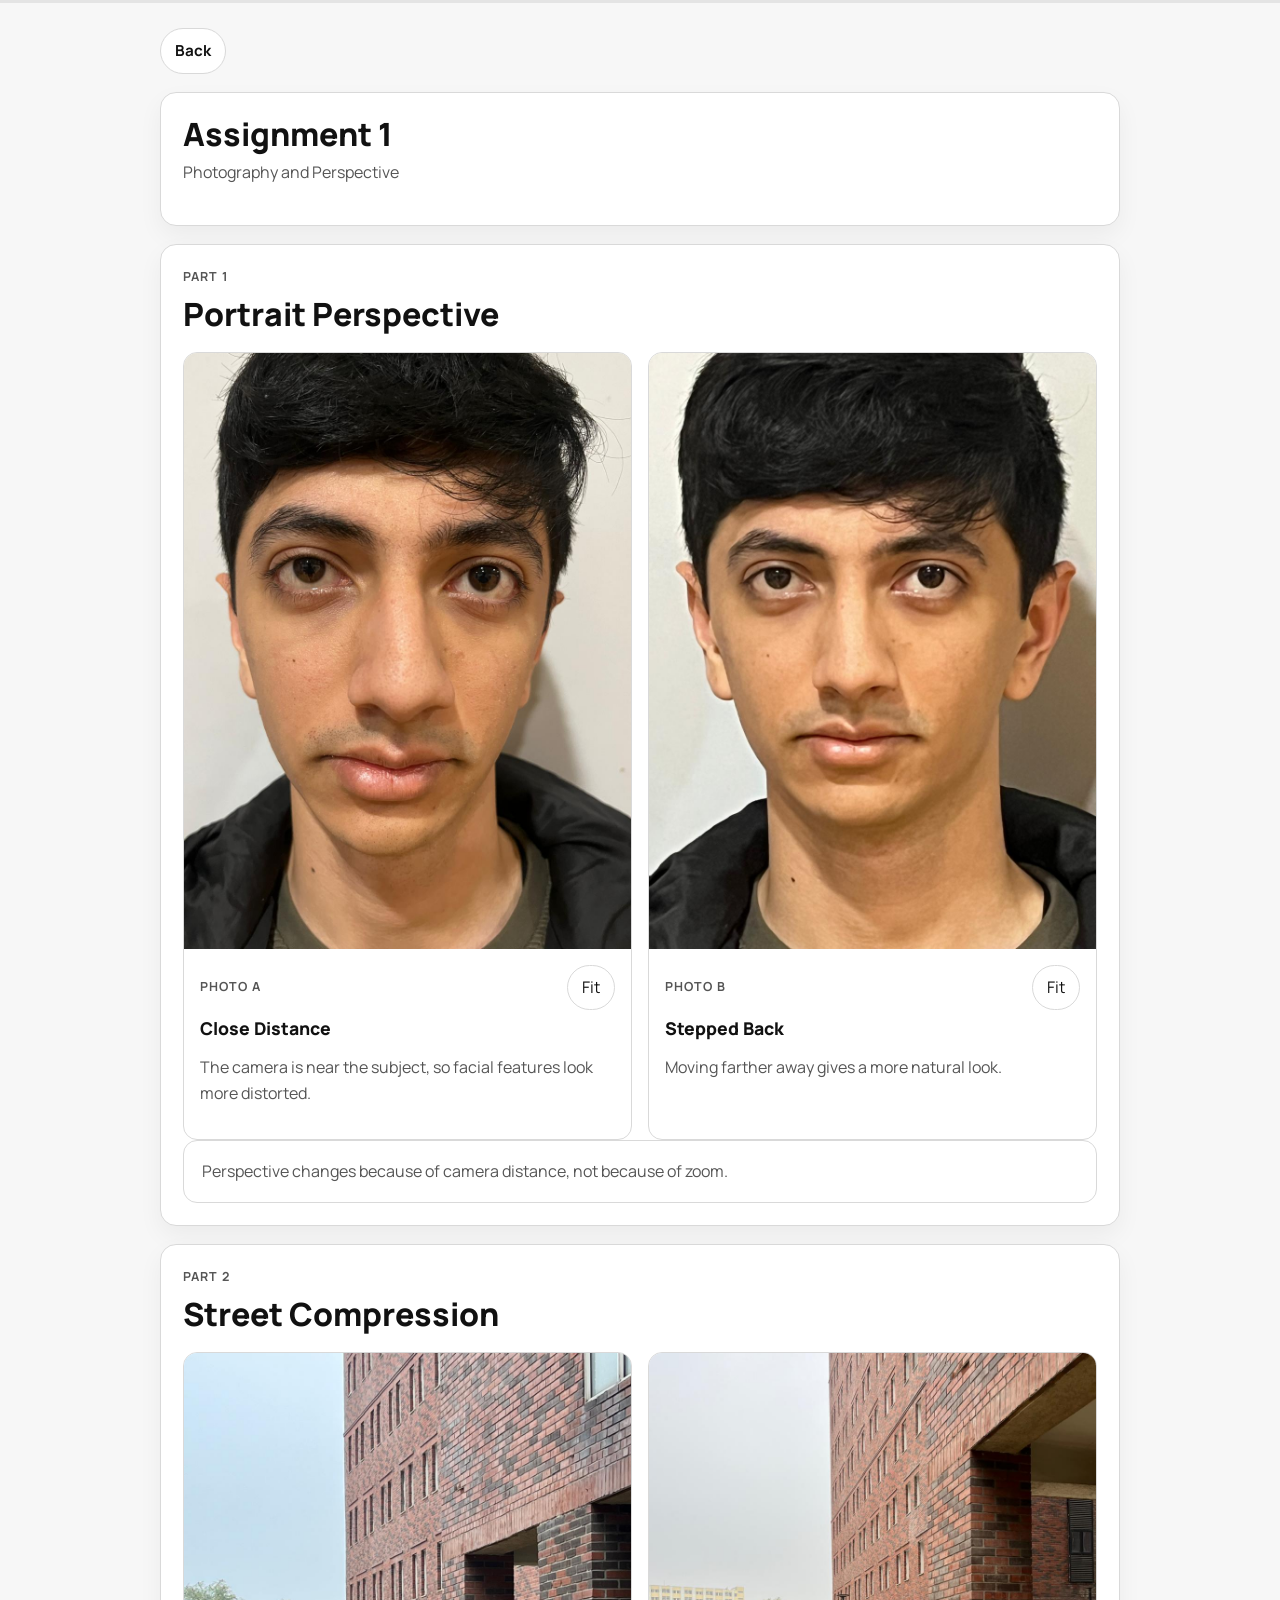
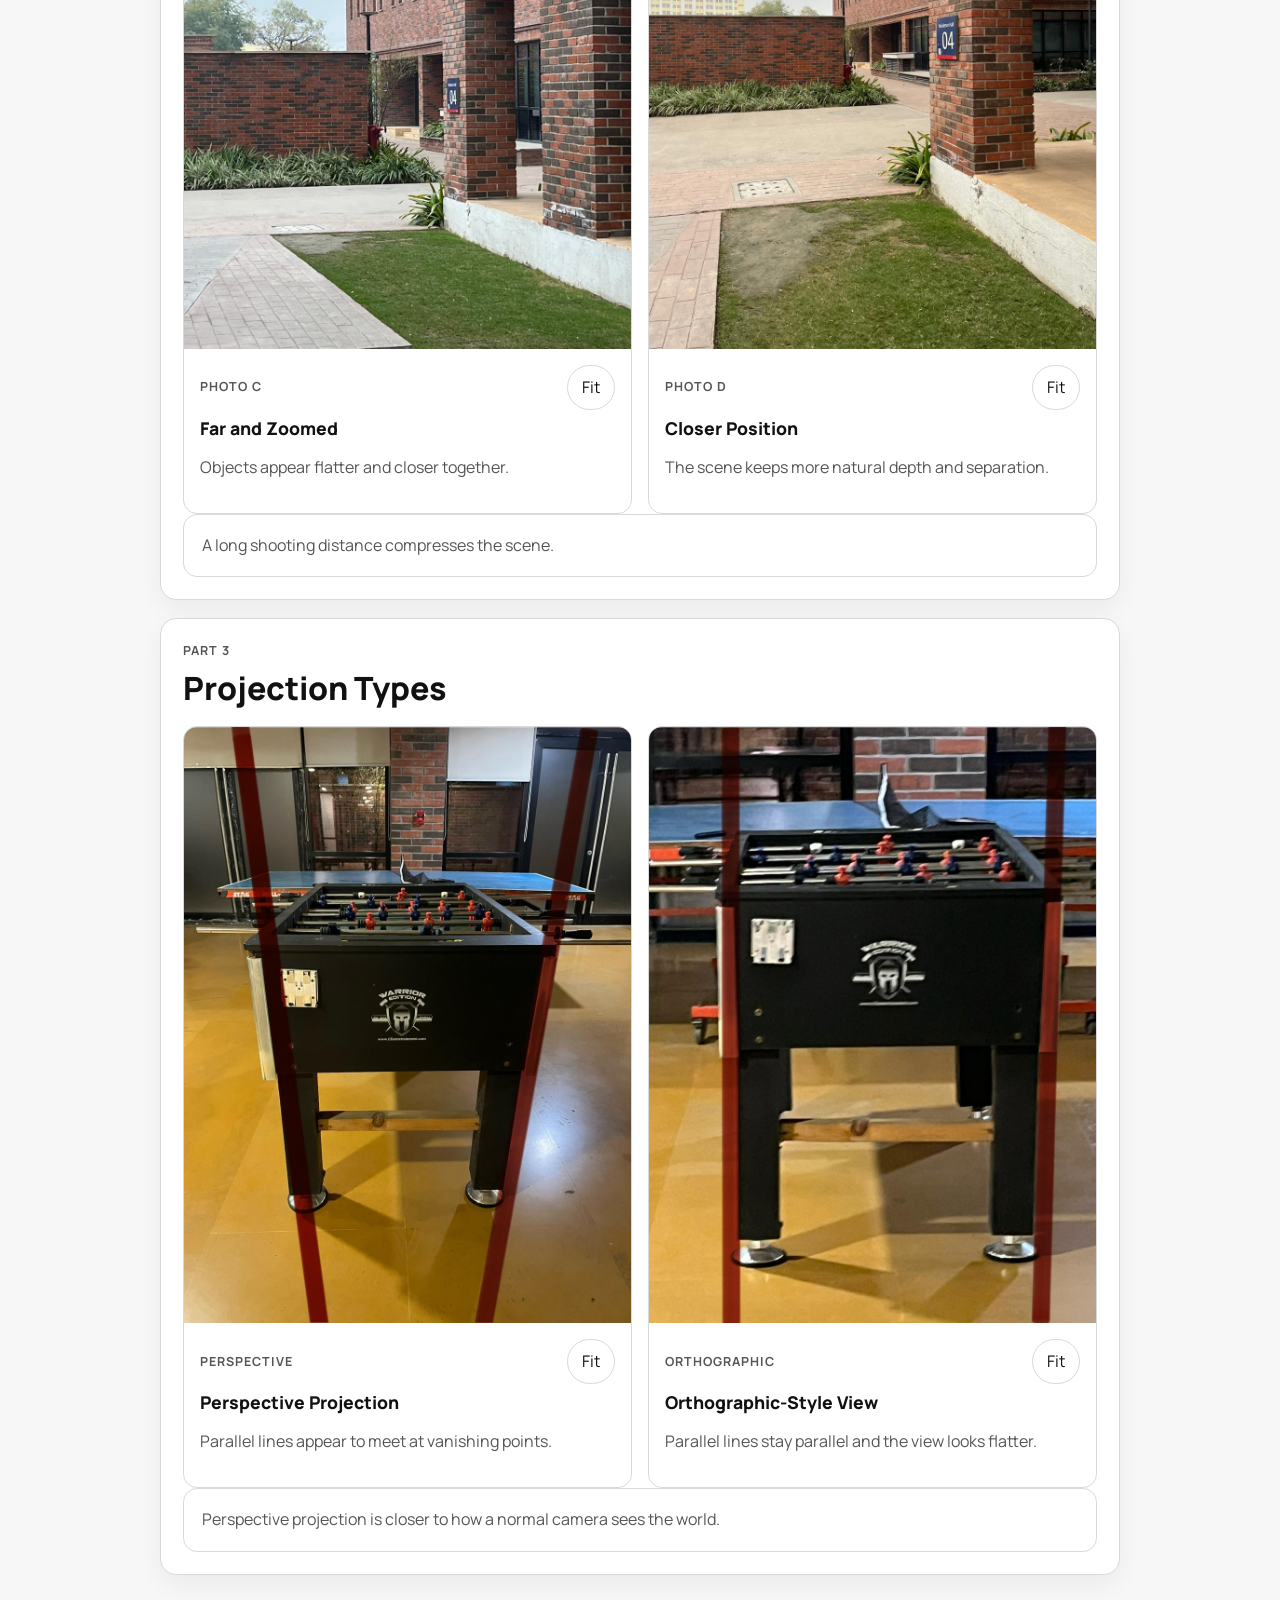
==== commit 2c4de193: "Simplify coursework pages further" ====
--- a/assignment-1/index.html
+++ b/assignment-1/index.html
@@ -15,30 +15,14 @@
     <div class="site-shell">
         <header class="topbar reveal">
             <a class="back-link" href="../">Back</a>
-            <div class="topbar-note">Assignment 1</div>
         </header>
 
         <main class="content-stack">
-            <section class="hero-panel reveal">
-                <div class="hero-grid">
+            <section class="section-card reveal">
+                <div class="section-heading">
                     <div>
-                        <p class="eyebrow">Computer Vision</p>
-                        <h1 class="page-title">Photography and Perspective</h1>
-                        <p class="lede">
-                            This assignment compares how camera distance changes perspective in portraits,
-                            street scenes, and projection examples.
-                        </p>
-                    </div>
-
-                    <div class="hero-aside">
-                        <div class="meta-card">
-                            <span class="meta-label">Student</span>
-                            <div class="meta-value">Shreenand Bhattad</div>
-                        </div>
-                        <div class="meta-card">
-                            <span class="meta-label">Course</span>
-                            <div class="meta-value">CS-4932 Computer Vision</div>
-                        </div>
+                        <h1 class="section-title">Assignment 1</h1>
+                        <p class="section-summary">Photography and Perspective</p>
                     </div>
                 </div>
             </section>
@@ -48,7 +32,6 @@
                     <div>
                         <p class="section-kicker">Part 1</p>
                         <h2 class="section-title">Portrait Perspective</h2>
-                        <p class="section-summary">Close distance versus stepping back.</p>
                     </div>
                 </div>
 
@@ -83,9 +66,7 @@
                 </div>
 
                 <div class="analysis-panel">
-                    <h3>Analysis</h3>
                     <p>Perspective changes because of camera distance, not because of zoom.</p>
-                    <p>When the camera is closer, depth differences across the face are stronger and distortion increases.</p>
                 </div>
             </section>
 
@@ -94,7 +75,6 @@
                     <div>
                         <p class="section-kicker">Part 2</p>
                         <h2 class="section-title">Street Compression</h2>
-                        <p class="section-summary">Far and zoomed versus closer to the scene.</p>
                     </div>
                 </div>
 
@@ -129,9 +109,7 @@
                 </div>
 
                 <div class="analysis-panel">
-                    <h3>Analysis</h3>
                     <p>A long shooting distance compresses the scene.</p>
-                    <p>Moving closer makes the depth between objects easier to see.</p>
                 </div>
             </section>
 
@@ -140,7 +118,6 @@
                     <div>
                         <p class="section-kicker">Part 3</p>
                         <h2 class="section-title">Projection Types</h2>
-                        <p class="section-summary">Perspective versus orthographic-style view.</p>
                     </div>
                 </div>
 
@@ -175,23 +152,17 @@
                 </div>
 
                 <div class="analysis-panel">
-                    <h3>Analysis</h3>
                     <p>Perspective projection is closer to how a normal camera sees the world.</p>
-                    <p>Orthographic-style projection removes convergence and is simpler for technical views.</p>
                 </div>
             </section>
         </main>
 
-        <footer class="site-footer">
-            <p>Shreenand Bhattad - CS-4932 Computer Vision</p>
-        </footer>
-    </div>
-
-    <div class="modal" id="imageModal" aria-hidden="true">
-        <div class="modal-dialog">
-            <button class="modal-close" id="modalClose" type="button" aria-label="Close image viewer">&times;</button>
-            <img class="modal-image" id="modalImage" src="" alt="">
-            <p class="modal-caption" id="modalCaption"></p>
+        <div class="modal" id="imageModal" aria-hidden="true">
+            <div class="modal-dialog">
+                <button class="modal-close" id="modalClose" type="button" aria-label="Close image viewer">&times;</button>
+                <img class="modal-image" id="modalImage" src="" alt="">
+                <p class="modal-caption" id="modalCaption"></p>
+            </div>
         </div>
     </div>
 
--- a/assets/css/site.css
+++ b/assets/css/site.css
@@ -8,7 +8,7 @@
     --border-strong: #bdbdbd;
     --shadow: 0 10px 24px rgba(0, 0, 0, 0.05);
     --radius: 16px;
-    --max-width: 1040px;
+    --max-width: 960px;
     --duration-fast: 160ms;
     --duration-base: 260ms;
 }
@@ -78,7 +78,7 @@
     align-items: center;
     justify-content: space-between;
     gap: 16px;
-    margin-bottom: 20px;
+    margin-bottom: 18px;
 }
 
 .brand-mark,
@@ -106,67 +106,24 @@
     border-color: var(--border-strong);
 }
 
-.topbar-note {
-    font-size: 0.92rem;
-    color: var(--muted);
-}
-
 .content-stack {
     display: grid;
     gap: 18px;
 }
 
-.hero-panel,
 .section-card {
     border: 1px solid var(--border);
     border-radius: var(--radius);
     background: var(--surface);
     box-shadow: var(--shadow);
-}
-
-.hero-panel {
-    padding: 28px;
-}
-
-.hero-grid {
-    display: grid;
-    grid-template-columns: minmax(0, 1.2fr) minmax(250px, 0.8fr);
-    gap: 20px;
-}
-
-.hero-aside,
-.card-grid,
-.photo-grid,
-.resource-grid,
-.two-column {
-    display: grid;
-    gap: 16px;
-}
-
-.hero-aside {
-    grid-template-columns: 1fr;
-}
-
-.card-grid {
-    grid-template-columns: repeat(2, minmax(0, 1fr));
-}
-
-.photo-grid {
-    grid-template-columns: repeat(2, minmax(0, 1fr));
-}
-
-.resource-grid {
-    grid-template-columns: repeat(auto-fit, minmax(180px, 1fr));
-}
-
-.two-column {
-    grid-template-columns: minmax(0, 1fr) 280px;
-}
-
-.eyebrow,
+    padding: 22px;
+}
+
+.section-heading {
+    margin-bottom: 18px;
+}
+
 .section-kicker,
-.meta-label,
-.label,
 .photo-label {
     margin: 0 0 8px;
     font-size: 0.78rem;
@@ -176,71 +133,53 @@
     color: var(--muted);
 }
 
-.page-title,
 .section-title,
 .assignment-title,
 .photo-title {
     margin: 0;
-    font-size: clamp(1.8rem, 3vw, 2.7rem);
-    line-height: 1.1;
+    font-size: clamp(1.3rem, 3vw, 2rem);
+    line-height: 1.2;
     font-weight: 800;
 }
 
-.lede,
 .section-summary,
-.card-copy,
 .photo-caption,
-.resource-copy,
-.note-copy,
 .objective-list li,
 .analysis-panel p {
     color: var(--muted);
 }
 
-.lede {
-    margin: 12px 0 0;
-    max-width: 60ch;
-}
-
-.meta-card,
-.summary-card,
+.section-summary {
+    margin: 6px 0 0;
+}
+
+.card-grid,
+.photo-grid,
+.resource-grid {
+    display: grid;
+    gap: 16px;
+}
+
+.card-grid,
+.photo-grid {
+    grid-template-columns: repeat(2, minmax(0, 1fr));
+}
+
+.resource-grid {
+    grid-template-columns: repeat(auto-fit, minmax(180px, 1fr));
+}
+
+.assignment-card,
 .analysis-panel,
-.resource-card,
-.photo-card,
-.note-card,
-.assignment-card {
+.photo-card {
     border: 1px solid var(--border);
     border-radius: 14px;
     background: var(--surface);
-    transition:
-        border-color var(--duration-base) ease,
-        transform var(--duration-base) ease;
-}
-
-.meta-card,
-.summary-card,
-.resource-card,
-.note-card,
-.analysis-panel,
-.assignment-card {
+}
+
+.assignment-card,
+.analysis-panel {
     padding: 18px;
-}
-
-.meta-value,
-.card-title {
-    font-weight: 700;
-}
-
-.section-card {
-    padding: 24px;
-}
-
-.section-heading {
-    margin-bottom: 18px;
-}
-
-.section-summary {
-    margin: 8px 0 0;
 }
 
 .assignment-card {
@@ -260,50 +199,12 @@
     font-weight: 700;
 }
 
-.assignment-title {
-    font-size: 1.4rem;
-    margin-bottom: 8px;
-}
-
-.assignment-meta {
-    display: flex;
-    align-items: center;
-    justify-content: space-between;
-    gap: 10px;
-    margin-top: 14px;
-    font-size: 0.94rem;
-    color: var(--muted);
-}
-
-.cta-link {
-    font-weight: 700;
-}
-
-.pill-row,
-.summary-grid {
-    display: none;
-}
-
-.analysis-panel h3,
-.note-card h3 {
-    margin: 0 0 10px;
-    font-size: 1.05rem;
-}
-
-.analysis-panel p {
-    margin: 0;
-}
-
-.analysis-panel p + p {
-    margin-top: 10px;
-}
-
 .photo-card {
     overflow: hidden;
 }
 
 .photo-frame {
-    aspect-ratio: 4 / 3;
+    aspect-ratio: 3 / 4;
     background: #efefef;
     cursor: zoom-in;
     overflow: hidden;
@@ -344,7 +245,7 @@
 }
 
 .photo-title {
-    font-size: 1.15rem;
+    font-size: 1.1rem;
     margin-bottom: 6px;
 }
 
@@ -372,14 +273,8 @@
     color: var(--text);
 }
 
-.resource-link.is-muted {
-    background: var(--surface-soft);
-    color: var(--muted);
-    cursor: default;
-}
-
 .objective-list {
-    margin: 10px 0 0;
+    margin: 0;
     padding-left: 18px;
 }
 
@@ -387,11 +282,12 @@
     margin-top: 6px;
 }
 
-.site-footer {
-    padding-top: 8px;
-    color: var(--muted);
-    font-size: 0.94rem;
-    text-align: center;
+.analysis-panel p {
+    margin: 0;
+}
+
+.analysis-panel p + p {
+    margin-top: 10px;
 }
 
 .modal {
@@ -416,7 +312,7 @@
 
 .modal-dialog {
     position: relative;
-    width: min(980px, 100%);
+    width: min(720px, 100%);
 }
 
 .modal-image {
@@ -463,33 +359,22 @@
     overflow: hidden;
 }
 
-@media (max-width: 860px) {
-    .hero-grid,
-    .card-grid,
-    .photo-grid,
-    .two-column {
-        grid-template-columns: 1fr;
-    }
-}
-
-@media (max-width: 640px) {
+@media (max-width: 700px) {
     .site-shell {
         width: min(calc(100% - 20px), var(--max-width));
         padding-top: 20px;
-        padding-bottom: 44px;
-    }
-
-    .hero-panel,
+        padding-bottom: 40px;
+    }
+
     .section-card {
-        padding: 20px;
-    }
-
-    .topbar {
-        flex-direction: column;
-        align-items: flex-start;
-    }
-
-    .assignment-meta,
+        padding: 18px;
+    }
+
+    .card-grid,
+    .photo-grid {
+        grid-template-columns: 1fr;
+    }
+
     .photo-topline {
         flex-direction: column;
         align-items: flex-start;
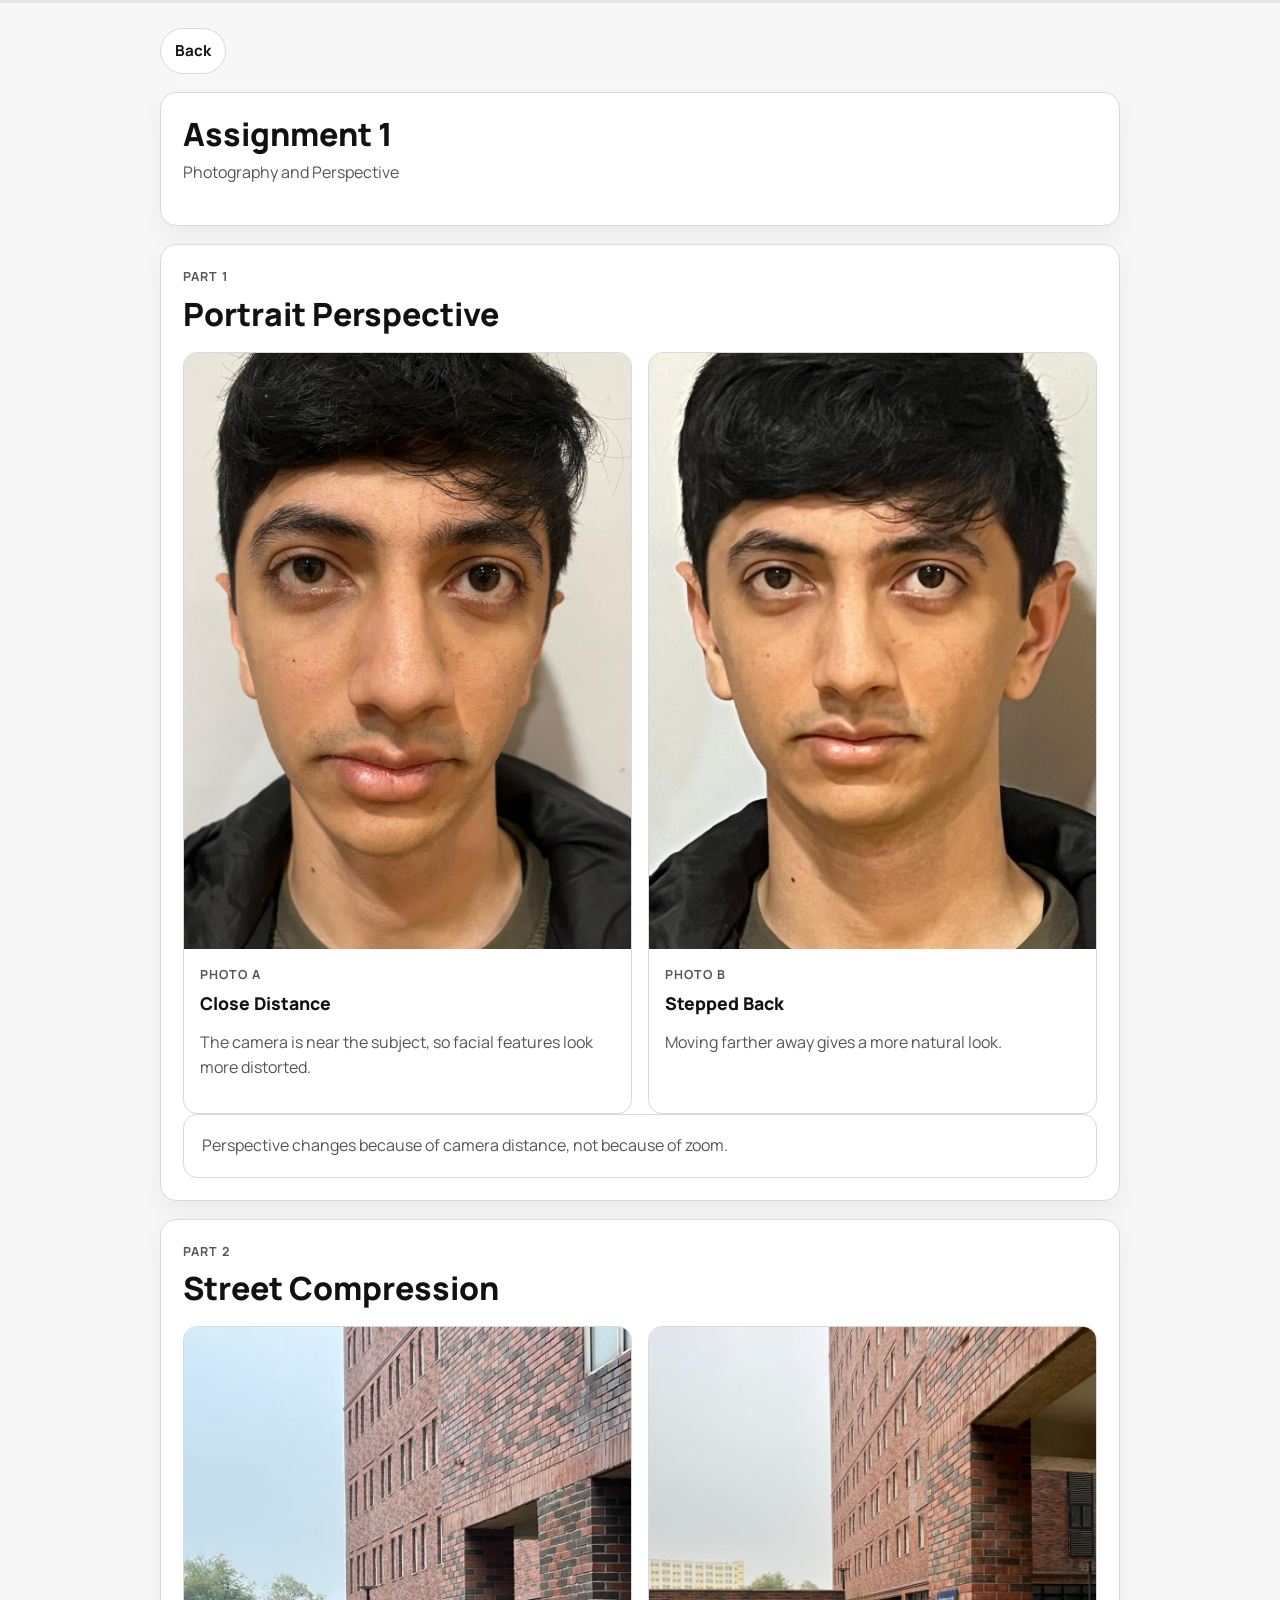
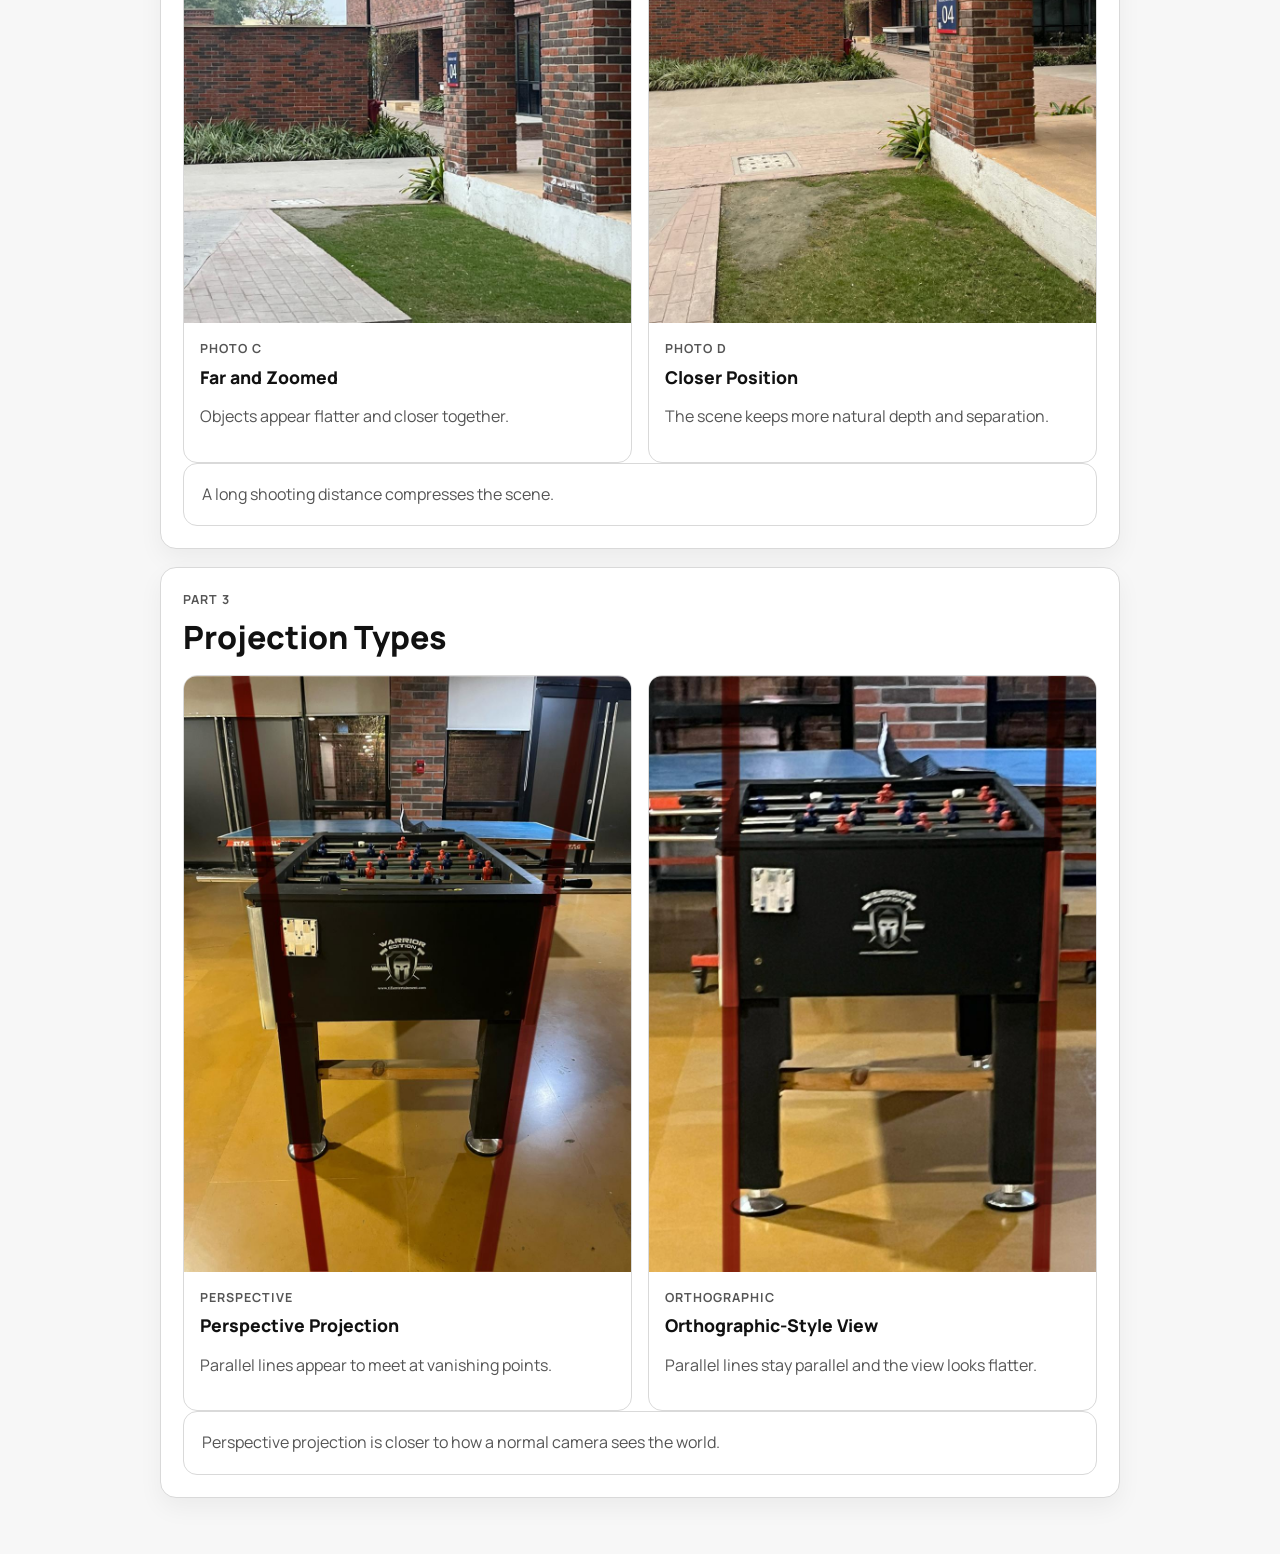
==== commit 32ddee1f: "Update assignment pages and resources" ====
--- a/assignment-1/index.html
+++ b/assignment-1/index.html
@@ -43,7 +43,6 @@
                         <div class="photo-body">
                             <div class="photo-topline">
                                 <span class="photo-label">Photo A</span>
-                                <button class="photo-action is-secondary" type="button" data-fit-toggle aria-pressed="false">Fit</button>
                             </div>
                             <h3 class="photo-title">Close Distance</h3>
                             <p class="photo-caption">The camera is near the subject, so facial features look more distorted.</p>
@@ -57,7 +56,6 @@
                         <div class="photo-body">
                             <div class="photo-topline">
                                 <span class="photo-label">Photo B</span>
-                                <button class="photo-action is-secondary" type="button" data-fit-toggle aria-pressed="false">Fit</button>
                             </div>
                             <h3 class="photo-title">Stepped Back</h3>
                             <p class="photo-caption">Moving farther away gives a more natural look.</p>
@@ -86,7 +84,6 @@
                         <div class="photo-body">
                             <div class="photo-topline">
                                 <span class="photo-label">Photo C</span>
-                                <button class="photo-action is-secondary" type="button" data-fit-toggle aria-pressed="false">Fit</button>
                             </div>
                             <h3 class="photo-title">Far and Zoomed</h3>
                             <p class="photo-caption">Objects appear flatter and closer together.</p>
@@ -100,7 +97,6 @@
                         <div class="photo-body">
                             <div class="photo-topline">
                                 <span class="photo-label">Photo D</span>
-                                <button class="photo-action is-secondary" type="button" data-fit-toggle aria-pressed="false">Fit</button>
                             </div>
                             <h3 class="photo-title">Closer Position</h3>
                             <p class="photo-caption">The scene keeps more natural depth and separation.</p>
@@ -129,7 +125,6 @@
                         <div class="photo-body">
                             <div class="photo-topline">
                                 <span class="photo-label">Perspective</span>
-                                <button class="photo-action is-secondary" type="button" data-fit-toggle aria-pressed="false">Fit</button>
                             </div>
                             <h3 class="photo-title">Perspective Projection</h3>
                             <p class="photo-caption">Parallel lines appear to meet at vanishing points.</p>
@@ -143,7 +138,6 @@
                         <div class="photo-body">
                             <div class="photo-topline">
                                 <span class="photo-label">Orthographic</span>
-                                <button class="photo-action is-secondary" type="button" data-fit-toggle aria-pressed="false">Fit</button>
                             </div>
                             <h3 class="photo-title">Orthographic-Style View</h3>
                             <p class="photo-caption">Parallel lines stay parallel and the view looks flatter.</p>
--- a/assets/css/site.css
+++ b/assets/css/site.css
@@ -190,12 +190,13 @@
     display: inline-flex;
     align-items: center;
     justify-content: center;
-    width: 42px;
-    height: 42px;
+    min-height: 42px;
+    padding: 0 14px;
     margin-bottom: 14px;
-    border-radius: 50%;
+    border-radius: 999px;
     border: 1px solid var(--border);
     background: var(--surface-soft);
+    font-size: 0.9rem;
     font-weight: 700;
 }
 
@@ -210,6 +211,10 @@
     overflow: hidden;
 }
 
+.photo-frame.is-wide {
+    aspect-ratio: 4 / 3;
+}
+
 .photo-frame img {
     width: 100%;
     height: 100%;
@@ -225,7 +230,7 @@
 
 .photo-card.is-contained .photo-frame img {
     object-fit: contain;
-    background: #111111;
+    background: var(--surface-soft);
 }
 
 .photo-body {
@@ -288,6 +293,69 @@
 
 .analysis-panel p + p {
     margin-top: 10px;
+}
+
+.table-wrap {
+    overflow-x: auto;
+    border: 1px solid var(--border);
+    border-radius: 14px;
+    background: var(--surface);
+}
+
+.data-table {
+    width: 100%;
+    border-collapse: collapse;
+    font-size: 0.92rem;
+}
+
+.data-table th,
+.data-table td {
+    padding: 10px 12px;
+    border-bottom: 1px solid var(--border);
+    text-align: left;
+    white-space: nowrap;
+}
+
+.data-table th {
+    background: var(--surface-soft);
+    font-weight: 700;
+}
+
+.gallery-grid {
+    display: grid;
+    grid-template-columns: repeat(auto-fit, minmax(180px, 1fr));
+    gap: 14px;
+}
+
+.overlay-card {
+    display: block;
+    border: 1px solid var(--border);
+    border-radius: 14px;
+    background: var(--surface);
+    overflow: hidden;
+    text-decoration: none;
+    transition:
+        border-color var(--duration-base) ease,
+        transform var(--duration-base) ease;
+}
+
+.overlay-card:hover {
+    transform: translateY(-1px);
+    border-color: var(--border-strong);
+}
+
+.overlay-card img {
+    width: 100%;
+    aspect-ratio: 4 / 3;
+    object-fit: cover;
+    background: #efefef;
+}
+
+.overlay-card span {
+    display: block;
+    padding: 10px 12px;
+    font-size: 0.9rem;
+    color: var(--muted);
 }
 
 .modal {
